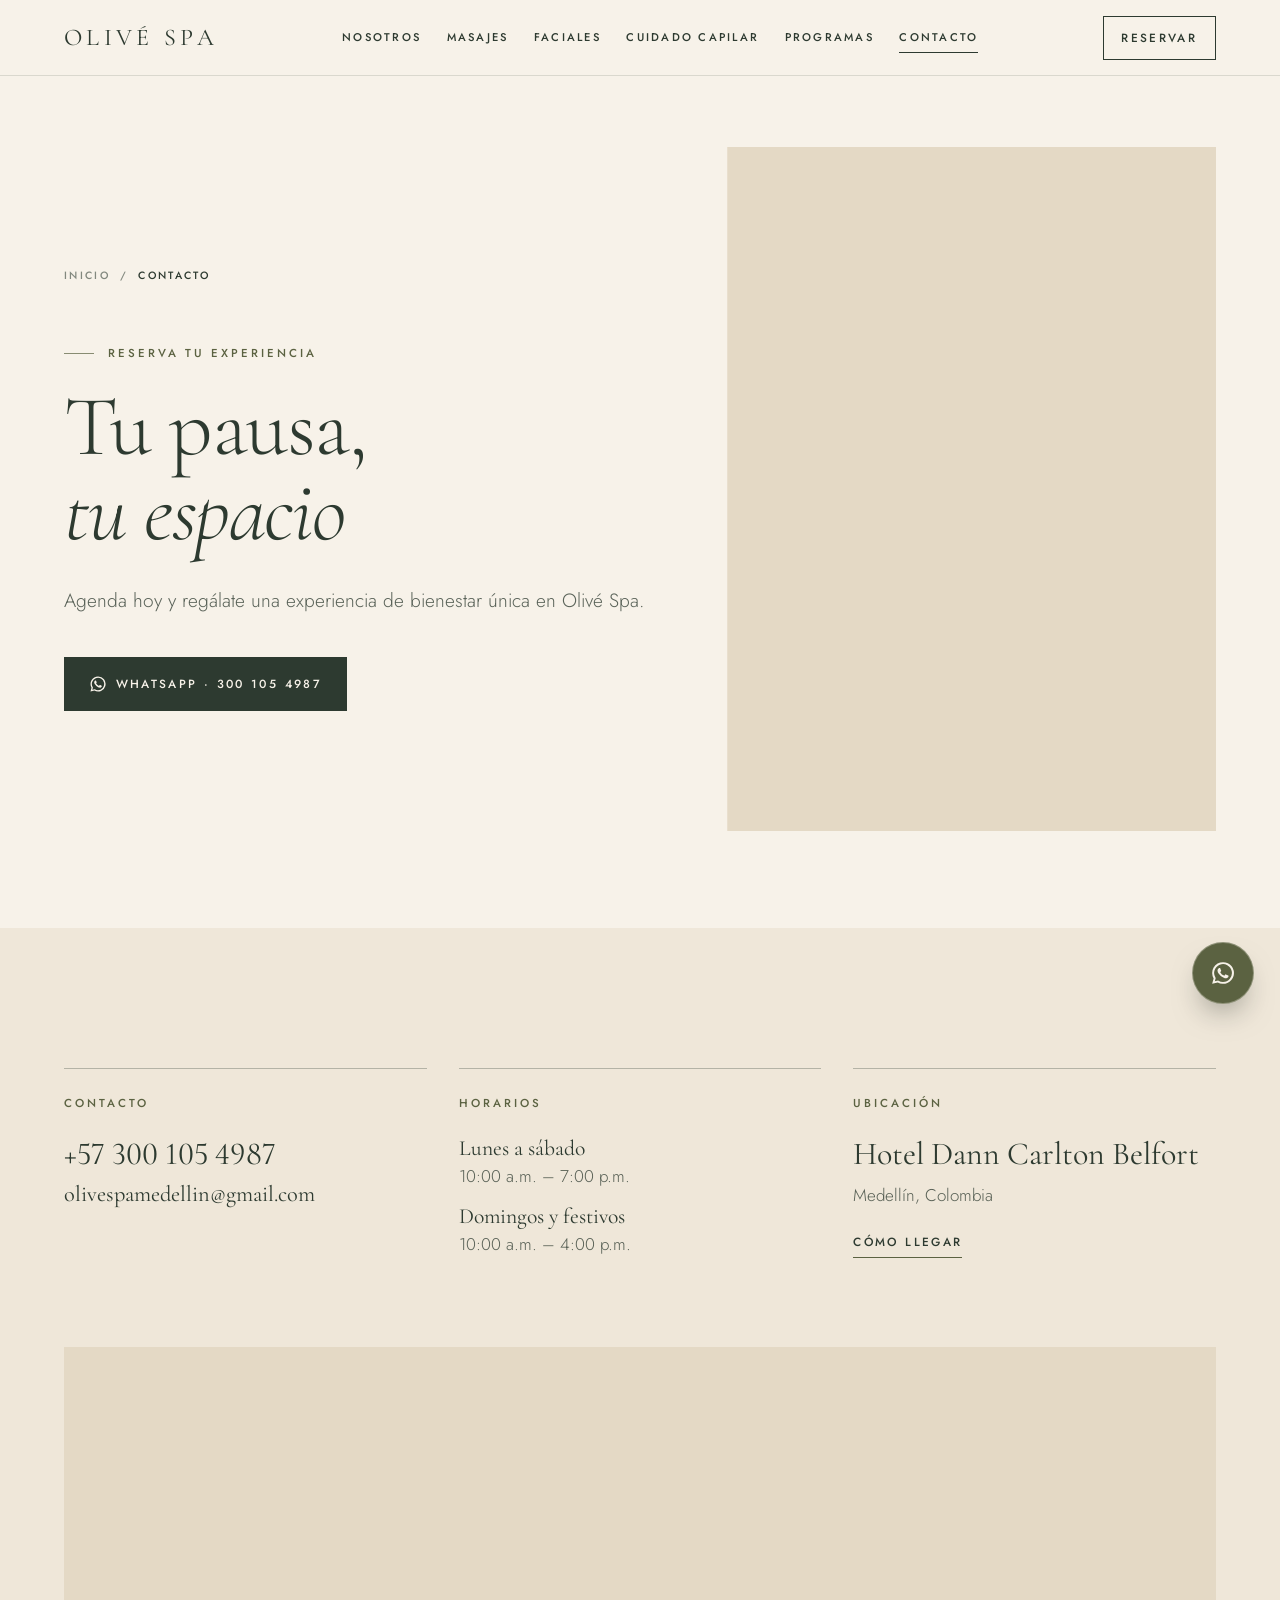
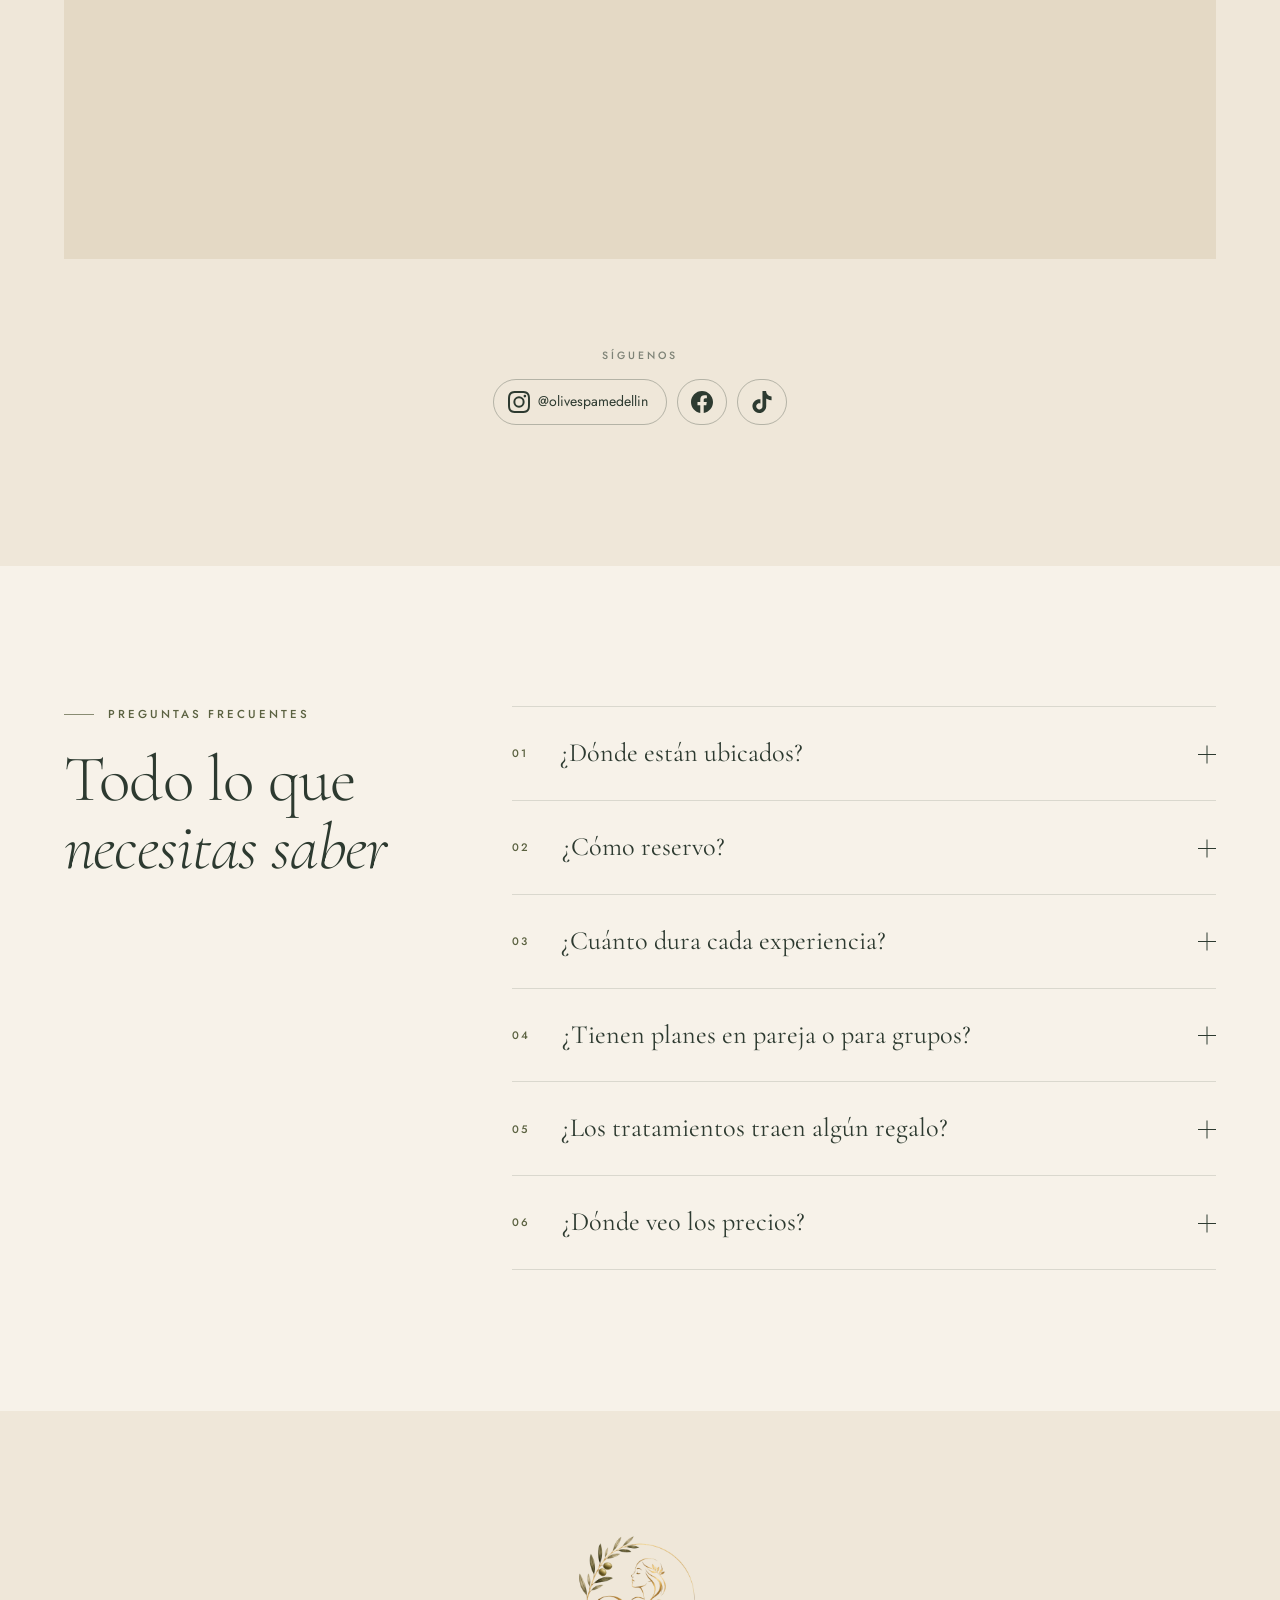
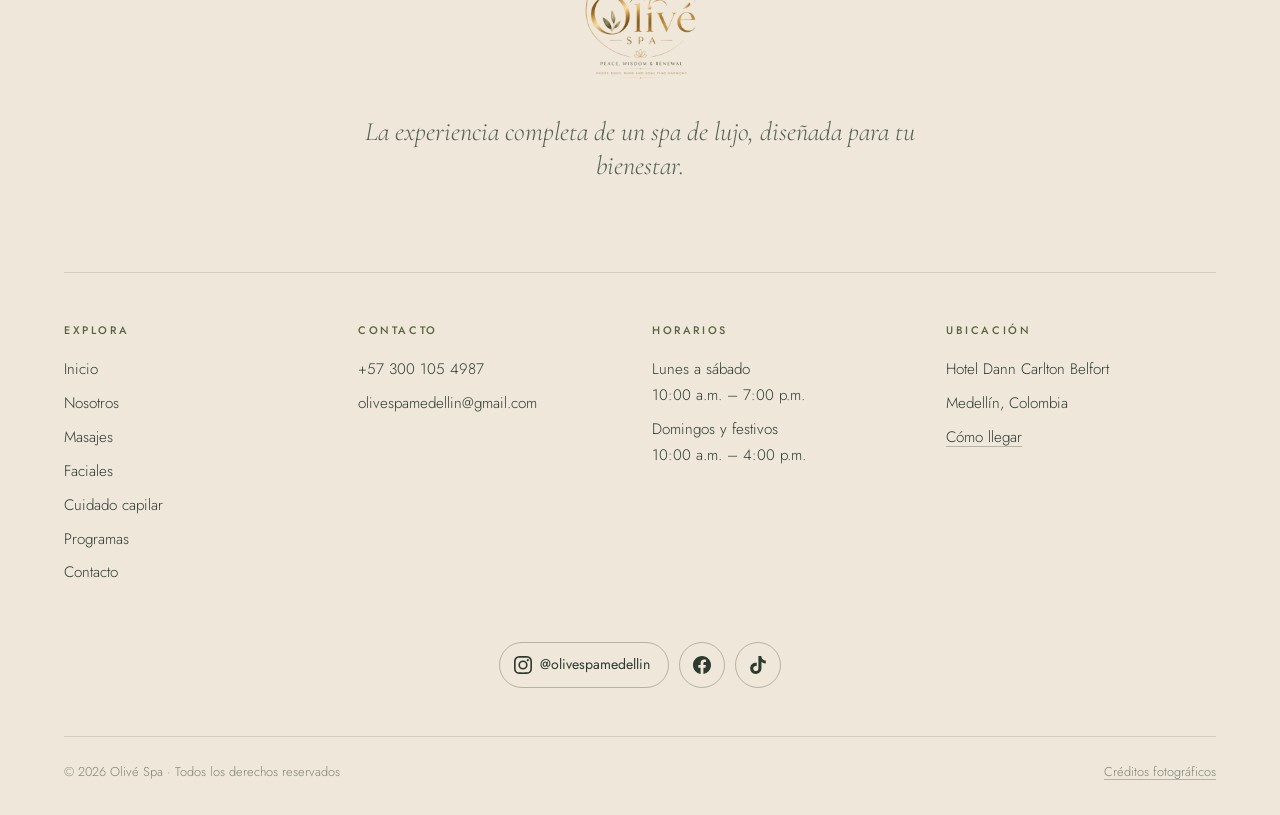
==== contacto/index.html @ 822fe383 "Rediseño: sitio de varias páginas con estilo de hotel de lujo y animaciones modernas Estructura y es" ====
<!doctype html>
<html lang="es">
<head>
  <meta charset="utf-8" />
  <script>document.documentElement.className = matchMedia("(prefers-reduced-motion: reduce)").matches ? "quieto" : "movimiento";</script>
  <meta name="viewport" content="width=device-width, initial-scale=1, viewport-fit=cover" />
  <title>Contacto · Olivé Spa</title>
  <meta name="description" content="Agenda hoy y regálate una experiencia de bienestar única en Olivé Spa." />
  <link rel="canonical" href="https://olivespamedellin.com/contacto/" />
  <meta name="theme-color" content="#2d3a30" />
  <meta property="og:type" content="website" />
  <meta property="og:site_name" content="Olivé Spa" />
  <meta property="og:title" content="Contacto · Olivé Spa" />
  <meta property="og:description" content="Agenda hoy y regálate una experiencia de bienestar única en Olivé Spa." />
  <meta property="og:url" content="https://olivespamedellin.com/contacto/" />
  <meta property="og:image" content="https://olivespamedellin.com/assets/img/ritual-velas.jpg" />
  <meta property="og:locale" content="es_CO" />
  <link rel="icon" type="image/png" sizes="32x32" href="../assets/brand/favicon-32.png" />
  <link rel="apple-touch-icon" sizes="180x180" href="../assets/brand/apple-touch-icon.png" />
  <link rel="preconnect" href="https://fonts.googleapis.com" />
  <link rel="preconnect" href="https://fonts.gstatic.com" crossorigin />
  <link rel="stylesheet" href="https://fonts.googleapis.com/css2?family=Cormorant+Garamond:ital,wght@0,300;0,400;0,500;1,300;1,400&family=Jost:wght@300;400;500&display=swap" />
  <link rel="preload" as="image" href="../assets/img/ritual-velas.jpg" fetchpriority="high" />
  <link rel="stylesheet" href="../styles.css?v=2026110701" />
</head>
<body class="pagina-contacto">
  <a class="saltar" href="#contenido">Saltar al contenido</a>
  <header class="cabecera" data-cabecera>
    <div class="cabecera-barra">
      <a class="marca" href="../"><span class="marca-nombre">Olivé Spa</span></a>
      <nav class="cabecera-menu" aria-label="Principal">
        <a href="../nosotros/">Nosotros</a>
        <a href="../masajes/">Masajes</a>
        <a href="../faciales/">Faciales</a>
        <a href="../cuidado-capilar/">Cuidado capilar</a>
        <a href="../programas/">Programas</a>
        <a href="../contacto/" aria-current="page">Contacto</a>
      </nav>
      <a class="boton boton-cabecera" href="https://wa.me/573001054987?text=Hola%2C%20Oliv%C3%A9%20Spa%20%F0%9F%8C%BF%20Quiero%20reservar%20una%20experiencia%20de%20spa." target="_blank" rel="noopener">Reservar</a>
      <button class="cabecera-abrir" type="button" data-menu-abrir aria-expanded="false" aria-controls="menu-movil">
        <span class="cabecera-abrir-texto">Menú</span>
        <span class="cabecera-abrir-lineas" aria-hidden="true"><span></span><span></span></span>
      </button>
    </div>
  </header>
  <div class="menu-movil" id="menu-movil" data-menu inert aria-label="Menú">
    <div class="menu-movil-cabeza">
      <a class="marca" href="../"><span class="marca-nombre">Olivé Spa</span></a>
      <button class="menu-cerrar" type="button" data-menu-cerrar>Cerrar</button>
    </div>
    <nav class="menu-movil-enlaces">
      <a href="../" style="--i:0"><span class="menu-num">01</span><span>Inicio</span></a>
      <a href="../nosotros/" style="--i:1"><span class="menu-num">02</span><span>Nosotros</span></a>
      <a href="../masajes/" style="--i:2"><span class="menu-num">03</span><span>Masajes</span></a>
      <a href="../faciales/" style="--i:3"><span class="menu-num">04</span><span>Faciales</span></a>
      <a href="../cuidado-capilar/" style="--i:4"><span class="menu-num">05</span><span>Cuidado capilar</span></a>
      <a href="../programas/" style="--i:5"><span class="menu-num">06</span><span>Programas</span></a>
      <a href="../contacto/" aria-current="page" style="--i:6"><span class="menu-num">07</span><span>Contacto</span></a>
    </nav>
    <div class="menu-movil-pie">
      <a class="boton boton-oscuro" href="https://wa.me/573001054987?text=Hola%2C%20Oliv%C3%A9%20Spa%20%F0%9F%8C%BF%20Quiero%20reservar%20una%20experiencia%20de%20spa." target="_blank" rel="noopener"><svg viewBox="0 0 24 24" width="18" height="18" aria-hidden="true"><path fill="currentColor" d="M12 2a10 10 0 0 0-8.66 15L2 22l5.16-1.32A10 10 0 1 0 12 2Zm0 18.2a8.2 8.2 0 0 1-4.18-1.14l-.3-.18-3.06.78.82-2.98-.2-.31A8.2 8.2 0 1 1 12 20.2Zm4.5-6.13c-.25-.12-1.47-.72-1.7-.8s-.39-.13-.56.12-.64.8-.78.97-.29.19-.54.06a6.7 6.7 0 0 1-3.35-2.93c-.25-.43.25-.4.72-1.33a.45.45 0 0 0-.02-.43c-.06-.12-.56-1.34-.76-1.84s-.4-.42-.56-.43h-.48a.93.93 0 0 0-.67.31 2.81 2.81 0 0 0-.87 2.09 4.89 4.89 0 0 0 1.02 2.58 11.16 11.16 0 0 0 4.27 3.77 14.3 14.3 0 0 0 1.42.53 3.42 3.42 0 0 0 1.57.1 2.57 2.57 0 0 0 1.68-1.19 2.08 2.08 0 0 0 .14-1.19c-.06-.1-.23-.17-.48-.29Z"/></svg>Reservar por WhatsApp</a>
      <a class="menu-movil-dato" href="mailto:olivespamedellin@gmail.com">olivespamedellin@gmail.com</a>
      <div class="redes"><a class="red red-usuario" href="https://www.instagram.com/olivespamedellin/" target="_blank" rel="noopener" aria-label="Instagram de Olivé Spa: @olivespamedellin"><svg viewBox="0 0 24 24" width="20" height="20" aria-hidden="true"><path fill="currentColor" d="M12 2.2c3.2 0 3.6 0 4.85.07 1.17.05 1.8.25 2.23.41.56.22.96.48 1.38.9.42.42.68.82.9 1.38.16.42.36 1.06.41 2.23.06 1.26.07 1.64.07 4.85s0 3.6-.07 4.85c-.05 1.17-.25 1.8-.41 2.23-.22.56-.48.96-.9 1.38-.42.42-.82.68-1.38.9-.42.16-1.06.36-2.23.41-1.26.06-1.64.07-4.85.07s-3.6 0-4.85-.07c-1.17-.05-1.8-.25-2.23-.41a3.72 3.72 0 0 1-1.38-.9 3.72 3.72 0 0 1-.9-1.38c-.16-.42-.36-1.06-.41-2.23C2.2 15.6 2.2 15.2 2.2 12s0-3.6.07-4.85c.05-1.17.25-1.8.41-2.23.22-.56.48-.96.9-1.38.42-.42.82-.68 1.38-.9.42-.16 1.06-.36 2.23-.41C8.4 2.2 8.8 2.2 12 2.2m0-2.2C8.74 0 8.33 0 7.05.07 5.78.13 4.9.33 4.14.63a5.9 5.9 0 0 0-2.13 1.38A5.9 5.9 0 0 0 .63 4.14C.33 4.9.13 5.78.07 7.05 0 8.33 0 8.74 0 12s0 3.67.07 4.95c.06 1.27.26 2.15.56 2.91.31.79.72 1.46 1.38 2.13a5.9 5.9 0 0 0 2.13 1.38c.76.3 1.64.5 2.91.56C8.33 24 8.74 24 12 24s3.67 0 4.95-.07c1.27-.06 2.15-.26 2.91-.56a5.9 5.9 0 0 0 2.13-1.38 5.9 5.9 0 0 0 1.38-2.13c.3-.76.5-1.64.56-2.91.07-1.28.07-1.69.07-4.95s0-3.67-.07-4.95c-.06-1.27-.26-2.15-.56-2.91a5.9 5.9 0 0 0-1.38-2.13A5.9 5.9 0 0 0 19.86.63c-.76-.3-1.64-.5-2.91-.56C15.67 0 15.26 0 12 0Zm0 5.84A6.16 6.16 0 1 0 18.16 12 6.16 6.16 0 0 0 12 5.84Zm0 10.15A4 4 0 1 1 16 12a4 4 0 0 1-4 4Zm7.85-10.4a1.44 1.44 0 1 1-1.44-1.44 1.44 1.44 0 0 1 1.44 1.44Z"/></svg><span>@olivespamedellin</span></a><a class="red" href="https://www.facebook.com/share/18Qb4jLNsf/" target="_blank" rel="noopener" aria-label="Facebook de Olivé Spa"><svg viewBox="0 0 24 24" width="20" height="20" aria-hidden="true"><path fill="currentColor" d="M24 12.07C24 5.4 18.63 0 12 0S0 5.4 0 12.07C0 18.1 4.39 23.09 10.13 24v-8.44H7.08v-3.49h3.05V9.41c0-3.02 1.79-4.7 4.53-4.7 1.31 0 2.68.24 2.68.24v2.97h-1.51c-1.49 0-1.95.93-1.95 1.89v2.26h3.32l-.53 3.49h-2.79V24C19.61 23.09 24 18.1 24 12.07Z"/></svg></a><a class="red" href="https://www.tiktok.com/@olivespamedellin" target="_blank" rel="noopener" aria-label="TikTok de Olivé Spa"><svg viewBox="0 0 24 24" width="20" height="20" aria-hidden="true"><path fill="currentColor" d="M12.53.02C13.84 0 15.14.01 16.44 0c.08 1.53.63 3.09 1.75 4.17 1.12 1.11 2.7 1.62 4.24 1.79v4.03c-1.44-.05-2.89-.35-4.2-.97-.57-.26-1.1-.59-1.62-.93-.01 2.92.01 5.84-.02 8.75-.08 1.4-.54 2.79-1.35 3.94-1.31 1.92-3.58 3.17-5.91 3.21-1.43.08-2.86-.31-4.08-1.03-2.02-1.19-3.44-3.37-3.65-5.71-.02-.5-.03-1-.01-1.49.18-1.9 1.12-3.72 2.58-4.96 1.66-1.44 3.98-2.13 6.15-1.72.02 1.48-.04 2.96-.04 4.44-.99-.32-2.15-.23-3.02.37-.63.41-1.11 1.04-1.36 1.75-.21.51-.15 1.07-.14 1.61.24 1.64 1.82 3.02 3.5 2.87 1.12-.01 2.19-.66 2.77-1.61.19-.33.4-.67.41-1.06.1-1.79.06-3.57.07-5.36.01-4.03-.01-8.05.02-12.07z"/></svg></a></div>
    </div>
  </div>
  <main id="contenido">
    <section class="pagina-portada">
      <div class="contenedor pagina-portada-grid">
        <div class="pagina-portada-texto">
          <nav class="migas" aria-label="Ruta"><a href="../">Inicio</a><span aria-hidden="true">/</span><span aria-current="page">Contacto</span></nav>
          <p class="etiqueta">Reserva tu experiencia</p>
          <h1 class="pagina-titulo" data-dividir>Tu pausa, <em>tu espacio</em></h1>
          <p class="pagina-intro">Agenda hoy y regálate una experiencia de bienestar única en Olivé Spa.</p>
          <div class="pagina-acciones reveal"><a class="boton boton-oscuro" href="https://wa.me/573001054987?text=Hola%2C%20Oliv%C3%A9%20Spa%20%F0%9F%8C%BF%20Quiero%20reservar%20una%20experiencia%20de%20spa." target="_blank" rel="noopener"><svg viewBox="0 0 24 24" width="18" height="18" aria-hidden="true"><path fill="currentColor" d="M12 2a10 10 0 0 0-8.66 15L2 22l5.16-1.32A10 10 0 1 0 12 2Zm0 18.2a8.2 8.2 0 0 1-4.18-1.14l-.3-.18-3.06.78.82-2.98-.2-.31A8.2 8.2 0 1 1 12 20.2Zm4.5-6.13c-.25-.12-1.47-.72-1.7-.8s-.39-.13-.56.12-.64.8-.78.97-.29.19-.54.06a6.7 6.7 0 0 1-3.35-2.93c-.25-.43.25-.4.72-1.33a.45.45 0 0 0-.02-.43c-.06-.12-.56-1.34-.76-1.84s-.4-.42-.56-.43h-.48a.93.93 0 0 0-.67.31 2.81 2.81 0 0 0-.87 2.09 4.89 4.89 0 0 0 1.02 2.58 11.16 11.16 0 0 0 4.27 3.77 14.3 14.3 0 0 0 1.42.53 3.42 3.42 0 0 0 1.57.1 2.57 2.57 0 0 0 1.68-1.19 2.08 2.08 0 0 0 .14-1.19c-.06-.1-.23-.17-.48-.29Z"/></svg>WhatsApp · 300 105 4987</a></div>
        </div>
        <figure class="pagina-portada-foto reveal-foto" data-paralaje><img src="../assets/img/ritual-velas.jpg" alt="Velas encendidas en una sala de spa" fetchpriority="high" decoding="async" /></figure>
      </div>
    </section>

    <section class="contacto seccion seccion-crema">
      <div class="contenedor">
        <div class="contacto-grid">
            <div class="contacto-bloque reveal">
          <h2 class="etiqueta">Contacto</h2>
          <a class="contacto-dato" href="https://wa.me/573001054987?text=Hola%2C%20Oliv%C3%A9%20Spa%20%F0%9F%8C%BF%20Quiero%20reservar%20una%20experiencia%20de%20spa." target="_blank" rel="noopener">+57 300 105 4987</a>
          <a class="contacto-dato contacto-correo" href="mailto:olivespamedellin@gmail.com">olivespamedellin@gmail.com</a>
        </div>
            <div class="contacto-bloque reveal">
          <h2 class="etiqueta">Horarios</h2>
          <ul class="contacto-horarios"><li><strong>Lunes a sábado</strong><span>10:00 a.m. – 7:00 p.m.</span></li><li><strong>Domingos y festivos</strong><span>10:00 a.m. – 4:00 p.m.</span></li></ul>
        </div>
            <div class="contacto-bloque reveal">
          <h2 class="etiqueta">Ubicación</h2>
          <p class="contacto-dato">Hotel Dann Carlton Belfort</p>
          <p class="texto">Medellín, Colombia</p>
          <a class="enlace" href="https://www.google.com/maps/search/?api=1&amp;query=Hotel%20Dann%20Carlton%20Belfort%2C%20Medell%C3%ADn%2C%20Colombia" target="_blank" rel="noopener">Cómo llegar</a>
        </div>
        </div>
        <div class="mapa reveal"><iframe title="Hotel Dann Carlton Belfort, Medellín, Colombia" src="https://maps.google.com/maps?q=Hotel%20Dann%20Carlton%20Belfort%2C%20Medell%C3%ADn%2C%20Colombia&amp;z=16&amp;output=embed" loading="lazy" referrerpolicy="no-referrer-when-downgrade" allowfullscreen></iframe></div>
        <div class="redes redes-grandes reveal"><p class="redes-titulo">Síguenos</p><a class="red red-usuario" href="https://www.instagram.com/olivespamedellin/" target="_blank" rel="noopener" aria-label="Instagram de Olivé Spa: @olivespamedellin"><svg viewBox="0 0 24 24" width="22" height="22" aria-hidden="true"><path fill="currentColor" d="M12 2.2c3.2 0 3.6 0 4.85.07 1.17.05 1.8.25 2.23.41.56.22.96.48 1.38.9.42.42.68.82.9 1.38.16.42.36 1.06.41 2.23.06 1.26.07 1.64.07 4.85s0 3.6-.07 4.85c-.05 1.17-.25 1.8-.41 2.23-.22.56-.48.96-.9 1.38-.42.42-.82.68-1.38.9-.42.16-1.06.36-2.23.41-1.26.06-1.64.07-4.85.07s-3.6 0-4.85-.07c-1.17-.05-1.8-.25-2.23-.41a3.72 3.72 0 0 1-1.38-.9 3.72 3.72 0 0 1-.9-1.38c-.16-.42-.36-1.06-.41-2.23C2.2 15.6 2.2 15.2 2.2 12s0-3.6.07-4.85c.05-1.17.25-1.8.41-2.23.22-.56.48-.96.9-1.38.42-.42.82-.68 1.38-.9.42-.16 1.06-.36 2.23-.41C8.4 2.2 8.8 2.2 12 2.2m0-2.2C8.74 0 8.33 0 7.05.07 5.78.13 4.9.33 4.14.63a5.9 5.9 0 0 0-2.13 1.38A5.9 5.9 0 0 0 .63 4.14C.33 4.9.13 5.78.07 7.05 0 8.33 0 8.74 0 12s0 3.67.07 4.95c.06 1.27.26 2.15.56 2.91.31.79.72 1.46 1.38 2.13a5.9 5.9 0 0 0 2.13 1.38c.76.3 1.64.5 2.91.56C8.33 24 8.74 24 12 24s3.67 0 4.95-.07c1.27-.06 2.15-.26 2.91-.56a5.9 5.9 0 0 0 2.13-1.38 5.9 5.9 0 0 0 1.38-2.13c.3-.76.5-1.64.56-2.91.07-1.28.07-1.69.07-4.95s0-3.67-.07-4.95c-.06-1.27-.26-2.15-.56-2.91a5.9 5.9 0 0 0-1.38-2.13A5.9 5.9 0 0 0 19.86.63c-.76-.3-1.64-.5-2.91-.56C15.67 0 15.26 0 12 0Zm0 5.84A6.16 6.16 0 1 0 18.16 12 6.16 6.16 0 0 0 12 5.84Zm0 10.15A4 4 0 1 1 16 12a4 4 0 0 1-4 4Zm7.85-10.4a1.44 1.44 0 1 1-1.44-1.44 1.44 1.44 0 0 1 1.44 1.44Z"/></svg><span>@olivespamedellin</span></a><a class="red" href="https://www.facebook.com/share/18Qb4jLNsf/" target="_blank" rel="noopener" aria-label="Facebook de Olivé Spa"><svg viewBox="0 0 24 24" width="22" height="22" aria-hidden="true"><path fill="currentColor" d="M24 12.07C24 5.4 18.63 0 12 0S0 5.4 0 12.07C0 18.1 4.39 23.09 10.13 24v-8.44H7.08v-3.49h3.05V9.41c0-3.02 1.79-4.7 4.53-4.7 1.31 0 2.68.24 2.68.24v2.97h-1.51c-1.49 0-1.95.93-1.95 1.89v2.26h3.32l-.53 3.49h-2.79V24C19.61 23.09 24 18.1 24 12.07Z"/></svg></a><a class="red" href="https://www.tiktok.com/@olivespamedellin" target="_blank" rel="noopener" aria-label="TikTok de Olivé Spa"><svg viewBox="0 0 24 24" width="22" height="22" aria-hidden="true"><path fill="currentColor" d="M12.53.02C13.84 0 15.14.01 16.44 0c.08 1.53.63 3.09 1.75 4.17 1.12 1.11 2.7 1.62 4.24 1.79v4.03c-1.44-.05-2.89-.35-4.2-.97-.57-.26-1.1-.59-1.62-.93-.01 2.92.01 5.84-.02 8.75-.08 1.4-.54 2.79-1.35 3.94-1.31 1.92-3.58 3.17-5.91 3.21-1.43.08-2.86-.31-4.08-1.03-2.02-1.19-3.44-3.37-3.65-5.71-.02-.5-.03-1-.01-1.49.18-1.9 1.12-3.72 2.58-4.96 1.66-1.44 3.98-2.13 6.15-1.72.02 1.48-.04 2.96-.04 4.44-.99-.32-2.15-.23-3.02.37-.63.41-1.11 1.04-1.36 1.75-.21.51-.15 1.07-.14 1.61.24 1.64 1.82 3.02 3.5 2.87 1.12-.01 2.19-.66 2.77-1.61.19-.33.4-.67.41-1.06.1-1.79.06-3.57.07-5.36.01-4.03-.01-8.05.02-12.07z"/></svg></a></div>
      </div>
    </section>

    <section class="preguntas seccion" id="preguntas">
      <div class="contenedor preguntas-grid">
        <header class="preguntas-cabeza">
          <p class="etiqueta reveal">Preguntas frecuentes</p>
          <h2 class="titulo-seccion" data-dividir>Todo lo que <em>necesitas saber</em></h2>
        </header>
        <div class="preguntas-lista">
          <details class="pregunta reveal" name="preguntas">
        <summary><span class="pregunta-num">01</span><span class="pregunta-texto">¿Dónde están ubicados?</span><span class="pregunta-signo" aria-hidden="true"></span></summary>
        <div class="pregunta-respuesta"><p>Te esperamos en nuestras instalaciones en el Hotel Dann Carlton Belfort, en Medellín.</p></div>
      </details>
          <details class="pregunta reveal" name="preguntas">
        <summary><span class="pregunta-num">02</span><span class="pregunta-texto">¿Cómo reservo?</span><span class="pregunta-signo" aria-hidden="true"></span></summary>
        <div class="pregunta-respuesta"><p>Escríbenos por WhatsApp, elige tu experiencia y agenda el día y la hora que prefieras.</p></div>
      </details>
          <details class="pregunta reveal" name="preguntas">
        <summary><span class="pregunta-num">03</span><span class="pregunta-texto">¿Cuánto dura cada experiencia?</span><span class="pregunta-signo" aria-hidden="true"></span></summary>
        <div class="pregunta-respuesta"><p>Los masajes duran 1 hora (el drenaje linfático, 1 hora y 30 minutos), los faciales entre 1 hora y 1 hora y 30 minutos, y los programas spa entre 2 y 4 horas.</p></div>
      </details>
          <details class="pregunta reveal" name="preguntas">
        <summary><span class="pregunta-num">04</span><span class="pregunta-texto">¿Tienen planes en pareja o para grupos?</span><span class="pregunta-signo" aria-hidden="true"></span></summary>
        <div class="pregunta-respuesta"><p>Sí. Tenemos programas spa en pareja e individuales, y el plan Spa entre Amigas para grupos de mínimo 6 personas.</p></div>
      </details>
          <details class="pregunta reveal" name="preguntas">
        <summary><span class="pregunta-num">05</span><span class="pregunta-texto">¿Los tratamientos traen algún regalo?</span><span class="pregunta-signo" aria-hidden="true"></span></summary>
        <div class="pregunta-respuesta"><p>Sí. Todos los masajes llevan masaje facial de regalo y todos los faciales llevan masaje en los pies.</p></div>
      </details>
          <details class="pregunta reveal" name="preguntas">
        <summary><span class="pregunta-num">06</span><span class="pregunta-texto">¿Dónde veo los precios?</span><span class="pregunta-signo" aria-hidden="true"></span></summary>
        <div class="pregunta-respuesta"><p>Escríbenos por WhatsApp y te compartimos los valores de la experiencia que elijas.</p></div>
      </details>
        </div>
      </div>
    </section>
  </main>
  <footer class="pie">
    <div class="contenedor">
      <div class="pie-marca reveal">
        <img class="pie-logo" src="../assets/brand/olive-spa-logo-480.png" alt="Olivé Spa" width="168" height="168" loading="lazy" decoding="async" />
        <p class="pie-mision">La experiencia completa de un spa de lujo, diseñada para tu bienestar.</p>
      </div>
      <div class="pie-columnas">
        <div class="pie-columna">
          <h2>Explora</h2>
          <ul>
            <li><a href="../">Inicio</a></li>
            <li><a href="../nosotros/">Nosotros</a></li>
            <li><a href="../masajes/">Masajes</a></li>
            <li><a href="../faciales/">Faciales</a></li>
            <li><a href="../cuidado-capilar/">Cuidado capilar</a></li>
            <li><a href="../programas/">Programas</a></li>
            <li><a href="../contacto/">Contacto</a></li>
          </ul>
        </div>
        <div class="pie-columna">
          <h2>Contacto</h2>
          <ul>
            <li><a href="https://wa.me/573001054987" target="_blank" rel="noopener">+57 300 105 4987</a></li>
            <li><a href="mailto:olivespamedellin@gmail.com">olivespamedellin@gmail.com</a></li>
          </ul>
        </div>
        <div class="pie-columna">
          <h2>Horarios</h2>
          <ul><li>Lunes a sábado<br />10:00 a.m. – 7:00 p.m.</li><li>Domingos y festivos<br />10:00 a.m. – 4:00 p.m.</li></ul>
        </div>
        <div class="pie-columna">
          <h2>Ubicación</h2>
          <ul><li>Hotel Dann Carlton Belfort</li><li>Medellín, Colombia</li><li><a class="enlace-linea" href="https://www.google.com/maps/search/?api=1&amp;query=Hotel%20Dann%20Carlton%20Belfort%2C%20Medell%C3%ADn%2C%20Colombia" target="_blank" rel="noopener">Cómo llegar</a></li></ul>
        </div>
      </div>
      <div class="redes pie-redes"><a class="red red-usuario" href="https://www.instagram.com/olivespamedellin/" target="_blank" rel="noopener" aria-label="Instagram de Olivé Spa: @olivespamedellin"><svg viewBox="0 0 24 24" width="18" height="18" aria-hidden="true"><path fill="currentColor" d="M12 2.2c3.2 0 3.6 0 4.85.07 1.17.05 1.8.25 2.23.41.56.22.96.48 1.38.9.42.42.68.82.9 1.38.16.42.36 1.06.41 2.23.06 1.26.07 1.64.07 4.85s0 3.6-.07 4.85c-.05 1.17-.25 1.8-.41 2.23-.22.56-.48.96-.9 1.38-.42.42-.82.68-1.38.9-.42.16-1.06.36-2.23.41-1.26.06-1.64.07-4.85.07s-3.6 0-4.85-.07c-1.17-.05-1.8-.25-2.23-.41a3.72 3.72 0 0 1-1.38-.9 3.72 3.72 0 0 1-.9-1.38c-.16-.42-.36-1.06-.41-2.23C2.2 15.6 2.2 15.2 2.2 12s0-3.6.07-4.85c.05-1.17.25-1.8.41-2.23.22-.56.48-.96.9-1.38.42-.42.82-.68 1.38-.9.42-.16 1.06-.36 2.23-.41C8.4 2.2 8.8 2.2 12 2.2m0-2.2C8.74 0 8.33 0 7.05.07 5.78.13 4.9.33 4.14.63a5.9 5.9 0 0 0-2.13 1.38A5.9 5.9 0 0 0 .63 4.14C.33 4.9.13 5.78.07 7.05 0 8.33 0 8.74 0 12s0 3.67.07 4.95c.06 1.27.26 2.15.56 2.91.31.79.72 1.46 1.38 2.13a5.9 5.9 0 0 0 2.13 1.38c.76.3 1.64.5 2.91.56C8.33 24 8.74 24 12 24s3.67 0 4.95-.07c1.27-.06 2.15-.26 2.91-.56a5.9 5.9 0 0 0 2.13-1.38 5.9 5.9 0 0 0 1.38-2.13c.3-.76.5-1.64.56-2.91.07-1.28.07-1.69.07-4.95s0-3.67-.07-4.95c-.06-1.27-.26-2.15-.56-2.91a5.9 5.9 0 0 0-1.38-2.13A5.9 5.9 0 0 0 19.86.63c-.76-.3-1.64-.5-2.91-.56C15.67 0 15.26 0 12 0Zm0 5.84A6.16 6.16 0 1 0 18.16 12 6.16 6.16 0 0 0 12 5.84Zm0 10.15A4 4 0 1 1 16 12a4 4 0 0 1-4 4Zm7.85-10.4a1.44 1.44 0 1 1-1.44-1.44 1.44 1.44 0 0 1 1.44 1.44Z"/></svg><span>@olivespamedellin</span></a><a class="red" href="https://www.facebook.com/share/18Qb4jLNsf/" target="_blank" rel="noopener" aria-label="Facebook de Olivé Spa"><svg viewBox="0 0 24 24" width="18" height="18" aria-hidden="true"><path fill="currentColor" d="M24 12.07C24 5.4 18.63 0 12 0S0 5.4 0 12.07C0 18.1 4.39 23.09 10.13 24v-8.44H7.08v-3.49h3.05V9.41c0-3.02 1.79-4.7 4.53-4.7 1.31 0 2.68.24 2.68.24v2.97h-1.51c-1.49 0-1.95.93-1.95 1.89v2.26h3.32l-.53 3.49h-2.79V24C19.61 23.09 24 18.1 24 12.07Z"/></svg></a><a class="red" href="https://www.tiktok.com/@olivespamedellin" target="_blank" rel="noopener" aria-label="TikTok de Olivé Spa"><svg viewBox="0 0 24 24" width="18" height="18" aria-hidden="true"><path fill="currentColor" d="M12.53.02C13.84 0 15.14.01 16.44 0c.08 1.53.63 3.09 1.75 4.17 1.12 1.11 2.7 1.62 4.24 1.79v4.03c-1.44-.05-2.89-.35-4.2-.97-.57-.26-1.1-.59-1.62-.93-.01 2.92.01 5.84-.02 8.75-.08 1.4-.54 2.79-1.35 3.94-1.31 1.92-3.58 3.17-5.91 3.21-1.43.08-2.86-.31-4.08-1.03-2.02-1.19-3.44-3.37-3.65-5.71-.02-.5-.03-1-.01-1.49.18-1.9 1.12-3.72 2.58-4.96 1.66-1.44 3.98-2.13 6.15-1.72.02 1.48-.04 2.96-.04 4.44-.99-.32-2.15-.23-3.02.37-.63.41-1.11 1.04-1.36 1.75-.21.51-.15 1.07-.14 1.61.24 1.64 1.82 3.02 3.5 2.87 1.12-.01 2.19-.66 2.77-1.61.19-.33.4-.67.41-1.06.1-1.79.06-3.57.07-5.36.01-4.03-.01-8.05.02-12.07z"/></svg></a></div>
      <div class="pie-final">
        <p>© <span data-year>2026</span> Olivé Spa · Todos los derechos reservados</p>
        <p><a href="../creditos.html">Créditos fotográficos</a></p>
      </div>
    </div>
  </footer>
  <a class="wa-flotante" href="https://wa.me/573001054987?text=Hola%2C%20Oliv%C3%A9%20Spa%20%F0%9F%8C%BF%20Quiero%20reservar%20una%20experiencia%20de%20spa." target="_blank" rel="noopener" aria-label="Reservar por WhatsApp" data-flotante><svg viewBox="0 0 24 24" width="26" height="26" aria-hidden="true"><path fill="currentColor" d="M12 2a10 10 0 0 0-8.66 15L2 22l5.16-1.32A10 10 0 1 0 12 2Zm0 18.2a8.2 8.2 0 0 1-4.18-1.14l-.3-.18-3.06.78.82-2.98-.2-.31A8.2 8.2 0 1 1 12 20.2Zm4.5-6.13c-.25-.12-1.47-.72-1.7-.8s-.39-.13-.56.12-.64.8-.78.97-.29.19-.54.06a6.7 6.7 0 0 1-3.35-2.93c-.25-.43.25-.4.72-1.33a.45.45 0 0 0-.02-.43c-.06-.12-.56-1.34-.76-1.84s-.4-.42-.56-.43h-.48a.93.93 0 0 0-.67.31 2.81 2.81 0 0 0-.87 2.09 4.89 4.89 0 0 0 1.02 2.58 11.16 11.16 0 0 0 4.27 3.77 14.3 14.3 0 0 0 1.42.53 3.42 3.42 0 0 0 1.57.1 2.57 2.57 0 0 0 1.68-1.19 2.08 2.08 0 0 0 .14-1.19c-.06-.1-.23-.17-.48-.29Z"/></svg></a>
  <div class="barra-movil" data-barra-movil>
    <a class="boton boton-oscuro" href="https://wa.me/573001054987?text=Hola%2C%20Oliv%C3%A9%20Spa%20%F0%9F%8C%BF%20Quiero%20reservar%20una%20experiencia%20de%20spa." target="_blank" rel="noopener"><svg viewBox="0 0 24 24" width="18" height="18" aria-hidden="true"><path fill="currentColor" d="M12 2a10 10 0 0 0-8.66 15L2 22l5.16-1.32A10 10 0 1 0 12 2Zm0 18.2a8.2 8.2 0 0 1-4.18-1.14l-.3-.18-3.06.78.82-2.98-.2-.31A8.2 8.2 0 1 1 12 20.2Zm4.5-6.13c-.25-.12-1.47-.72-1.7-.8s-.39-.13-.56.12-.64.8-.78.97-.29.19-.54.06a6.7 6.7 0 0 1-3.35-2.93c-.25-.43.25-.4.72-1.33a.45.45 0 0 0-.02-.43c-.06-.12-.56-1.34-.76-1.84s-.4-.42-.56-.43h-.48a.93.93 0 0 0-.67.31 2.81 2.81 0 0 0-.87 2.09 4.89 4.89 0 0 0 1.02 2.58 11.16 11.16 0 0 0 4.27 3.77 14.3 14.3 0 0 0 1.42.53 3.42 3.42 0 0 0 1.57.1 2.57 2.57 0 0 0 1.68-1.19 2.08 2.08 0 0 0 .14-1.19c-.06-.1-.23-.17-.48-.29Z"/></svg>Reservar por WhatsApp</a>
  </div>
  <script defer src="../lib/gsap.min.js"></script>
  <script defer src="../lib/ScrollTrigger.min.js"></script>
  <script defer src="../lib/lenis.min.js"></script>
  <script defer src="../main.js?v=2026110701"></script>
</body>
</html>
---- styles.css ----
/* =============================================================
   Olivé Spa — estilos del sitio
   Paleta de la marca: crema #f7f2e9, bosque #2d3a30, oliva #5b6241, salvia #485d4d.
   Títulos en Cormorant Garamond (fina, con cursivas) y textos en Jost.

   1. Variables y base
   2. Textos y utilidades
   3. Botones y enlaces
   4. Cabecera y menú
   5. Portada del inicio
   6. Inicio: esencia, experiencias, cinta y bloques
   7. Videos, pasos y preguntas
   8. Cierre y pie de página
   9. Páginas interiores
   10. Fotos, galerías y visor
   11. Flotantes: WhatsApp, barra del celular, cursor y progreso
   12. Movimiento
   13. Créditos
   ============================================================= */

/* =============================================================
   1. Variables y base
   ============================================================= */
:root {
  --crema: #f7f2e9;
  --crema-2: #efe7d9;
  --crema-3: #e4d9c5;
  --bosque: #2d3a30;
  --bosque-2: #222c25;
  --oliva: #5b6241;
  --salvia: #485d4d;
  --texto: #2d3a30;
  --texto-2: rgba(45, 58, 48, 0.78);
  --texto-3: rgba(45, 58, 48, 0.58);
  --linea: rgba(45, 58, 48, 0.14);
  --linea-2: rgba(45, 58, 48, 0.3);
  --claro: #f7f2e9;
  --claro-2: rgba(247, 242, 233, 0.82);
  --claro-3: rgba(247, 242, 233, 0.62);
  --claro-linea: rgba(247, 242, 233, 0.24);
  --serif: "Cormorant Garamond", "Cormorant", Garamond, Georgia, "Times New Roman", serif;
  --sans: "Jost", "Futura", "Century Gothic", "Segoe UI", system-ui, -apple-system, sans-serif;
  --ease: cubic-bezier(0.22, 1, 0.36, 1);
  --ease-suave: cubic-bezier(0.65, 0, 0.35, 1);
  --gutter: clamp(20px, 5vw, 64px);
  --ancho: 1320px;
  --cabecera-h: 76px;
  --aviso-h: 0px;
  --seccion: clamp(88px, 11vw, 160px);
}

*,
*::before,
*::after { box-sizing: border-box; }

html {
  -webkit-text-size-adjust: 100%;
  text-size-adjust: 100%;
  scroll-padding-top: calc(var(--cabecera-h) + var(--aviso-h) + 16px);
}
html.lenis,
html.lenis body { height: auto; }
.lenis.lenis-smooth { scroll-behavior: auto !important; }
.lenis.lenis-stopped { overflow: hidden; }

body {
  margin: 0;
  background: var(--crema);
  color: var(--texto);
  font-family: var(--sans);
  font-weight: 300;
  font-size: 1.0625rem;
  line-height: 1.7;
  -webkit-font-smoothing: antialiased;
  -moz-osx-font-smoothing: grayscale;
  text-rendering: optimizeLegibility;
  font-variant-numeric: lining-nums;
  overflow-x: clip;
}
img,
svg { display: block; max-width: 100%; }
img { height: auto; }
a { color: inherit; text-decoration: none; }
button,
select { font: inherit; color: inherit; }
button { background: none; border: 0; padding: 0; cursor: pointer; }
h1, h2, h3, h4, p, ul, ol, figure, blockquote { margin: 0; }
ul, ol { padding: 0; list-style: none; }
strong { font-weight: 500; }
::selection { background: var(--oliva); color: var(--crema); }
:focus-visible { outline: 2px solid var(--oliva); outline-offset: 3px; }
.seccion-oscura :focus-visible,
.seccion-salvia :focus-visible,
.portada :focus-visible,
.cierre :focus-visible,
.menu-movil :focus-visible { outline-color: var(--crema); }

.saltar {
  position: fixed;
  left: 16px;
  top: -80px;
  z-index: 400;
  padding: 10px 18px;
  background: var(--bosque);
  color: var(--crema);
  transition: top 0.25s var(--ease);
}
.saltar:focus { top: 16px; }

.contenedor {
  width: 100%;
  max-width: calc(var(--ancho) + 2 * var(--gutter));
  margin-inline: auto;
  padding-inline: var(--gutter);
}
.contenedor-estrecho { max-width: calc(980px + 2 * var(--gutter)); }

.seccion { position: relative; padding-block: var(--seccion); }
.seccion-crema { background: var(--crema-2); }
.seccion-oscura { background: var(--bosque); color: var(--claro); }
.seccion-salvia { background: var(--salvia); color: var(--claro); }

/* =============================================================
   2. Textos y utilidades
   ============================================================= */
.etiqueta {
  display: flex;
  align-items: center;
  gap: 0.9rem;
  margin-bottom: 1.4rem;
  font-family: var(--sans);
  font-weight: 500;
  font-size: 0.72rem;
  line-height: 1.5;
  letter-spacing: 0.26em;
  text-transform: uppercase;
  color: var(--oliva);
}
.etiqueta::before {
  content: "";
  flex: none;
  width: 30px;
  height: 1px;
  background: currentColor;
  opacity: 0.7;
}
.etiqueta-clara { color: var(--claro-2); }
.cabeza-centrada .etiqueta,
.esencia .etiqueta,
.cierre .etiqueta,
.portada .etiqueta { justify-content: center; }
.cabeza-centrada .etiqueta::after,
.esencia .etiqueta::after,
.cierre .etiqueta::after,
.portada .etiqueta::after {
  content: "";
  flex: none;
  width: 30px;
  height: 1px;
  background: currentColor;
  opacity: 0.7;
}

.titulo-seccion {
  font-family: var(--serif);
  font-weight: 300;
  font-size: clamp(2.3rem, 1.45rem + 3.3vw, 4.4rem);
  line-height: 1.04;
  letter-spacing: -0.012em;
  text-wrap: balance;
}
em { font-style: italic; }
.titulo-seccion em,
.pagina-titulo em,
.portada-titulo em,
.cierre-titulo em { font-weight: 300; }

.texto { max-width: 36em; color: var(--texto-2); }
.seccion-oscura .texto,
.seccion-salvia .texto { color: var(--claro-2); }
* + .texto { margin-top: 1.5rem; }

.regalo { margin-top: 1.3rem; font-size: 0.98rem; color: var(--texto-2); }
.regalo strong { color: var(--texto); }
.seccion-oscura .regalo { color: var(--claro-2); }
.seccion-oscura .regalo strong { color: var(--claro); }

/* =============================================================
   3. Botones y enlaces
   ============================================================= */
.boton {
  position: relative;
  isolation: isolate;
  overflow: hidden;
  display: inline-flex;
  align-items: center;
  justify-content: center;
  gap: 0.75em;
  min-height: 54px;
  padding: 0 2em;
  border: 1px solid transparent;
  font-family: var(--sans);
  font-weight: 500;
  font-size: 0.74rem;
  line-height: 1.2;
  letter-spacing: 0.2em;
  text-transform: uppercase;
  text-align: center;
  translate: var(--mx, 0) var(--my, 0);
  transition: color 0.5s var(--ease), border-color 0.5s var(--ease), background-color 0.5s var(--ease), translate 0.5s var(--ease);
}
.boton svg { flex: none; }
.boton::before {
  content: "";
  position: absolute;
  inset: 0;
  z-index: -1;
  transform: scaleY(0);
  transform-origin: 50% 100%;
  transition: transform 0.6s var(--ease);
}
.boton:hover::before { transform: scaleY(1); }
.boton-claro { background: var(--crema); color: var(--bosque); }
.boton-claro::before { background: var(--oliva); }
.boton-claro:hover { color: var(--crema); }
.boton-oscuro { background: var(--bosque); color: var(--crema); }
.boton-oscuro::before { background: var(--oliva); }
.boton-linea { border-color: var(--linea-2); color: var(--texto); }
.boton-linea::before { background: var(--bosque); }
.boton-linea:hover { color: var(--crema); border-color: var(--bosque); }
.boton-linea-clara { border-color: var(--claro-linea); color: var(--claro); }
.boton-linea-clara::before { background: var(--crema); }
.boton-linea-clara:hover { color: var(--bosque); border-color: var(--crema); }

.enlace {
  position: relative;
  display: inline-flex;
  align-items: center;
  gap: 0.8em;
  padding-bottom: 0.6em;
  font-family: var(--sans);
  font-weight: 500;
  font-size: 0.74rem;
  line-height: 1.4;
  letter-spacing: 0.2em;
  text-transform: uppercase;
  color: var(--texto);
}
.enlace::after {
  content: "";
  position: absolute;
  left: 0;
  right: 0;
  bottom: 0;
  height: 1px;
  background: var(--oliva);
}
.enlace:hover::after { animation: subrayar 0.9s var(--ease); }
@keyframes subrayar {
  0% { transform: scaleX(1); transform-origin: 100% 50%; }
  45% { transform: scaleX(0); transform-origin: 100% 50%; }
  46% { transform: scaleX(0); transform-origin: 0 50%; }
  100% { transform: scaleX(1); transform-origin: 0 50%; }
}
.enlace-claro { color: var(--claro); }
.enlace-claro::after { background: var(--claro-2); }
.enlace-linea {
  text-decoration: underline;
  text-decoration-color: var(--linea-2);
  text-underline-offset: 4px;
}
.enlace-linea:hover { text-decoration-color: currentColor; }

.acciones { display: flex; flex-wrap: wrap; align-items: center; gap: 18px 32px; margin-top: 2.4rem; }

.flecha { flex: none; transition: translate 0.5s var(--ease); }
.flecha-boton {
  display: grid;
  place-items: center;
  width: 54px;
  height: 54px;
  border: 1px solid var(--linea-2);
  border-radius: 50%;
  transition: background-color 0.4s var(--ease), color 0.4s var(--ease), border-color 0.4s var(--ease), opacity 0.3s;
}
.flecha-boton:hover { background: var(--bosque); border-color: var(--bosque); color: var(--crema); }
.flecha-boton:disabled { opacity: 0.32; pointer-events: none; }
.flecha-atras .flecha { rotate: 180deg; }

/* =============================================================
   4. Cabecera y menú
   ============================================================= */
.cabecera {
  position: fixed;
  inset: 0 0 auto;
  z-index: 100;
  color: var(--texto);
  transition: transform 0.7s var(--ease), color 0.5s var(--ease);
}
.cabecera::before {
  content: "";
  position: absolute;
  inset: 0;
  z-index: -1;
  background: rgba(247, 242, 233, 0.94);
  -webkit-backdrop-filter: blur(14px);
  backdrop-filter: blur(14px);
  border-bottom: 1px solid var(--linea);
  transition: opacity 0.5s var(--ease);
}
.con-portada-oscura .cabecera:not(.solida) { color: var(--claro); }
.con-portada-oscura .cabecera:not(.solida)::before { opacity: 0; }
.cabecera.oculta { transform: translateY(-100%); }
.aviso {
  padding: 9px var(--gutter);
  background: var(--bosque);
  color: var(--claro);
  text-align: center;
  font-size: 0.78rem;
  font-weight: 400;
  line-height: 1.4;
  letter-spacing: 0.04em;
}
.cabecera-barra {
  display: flex;
  align-items: center;
  gap: clamp(16px, 2vw, 36px);
  max-width: 1600px;
  height: var(--cabecera-h);
  margin-inline: auto;
  padding-inline: var(--gutter);
}
.marca { display: flex; flex-direction: column; justify-content: center; margin-right: auto; line-height: 1; }
.marca-nombre {
  font-family: var(--serif);
  font-weight: 400;
  font-size: 1.5rem;
  letter-spacing: 0.18em;
  text-transform: uppercase;
  white-space: nowrap;
}
.marca-lema { margin-top: 0.45em; font-size: 0.6rem; font-weight: 400; letter-spacing: 0.3em; text-transform: uppercase; opacity: 0.72; }
.cabecera-menu { display: none; }
.cabecera-menu a {
  position: relative;
  padding-block: 0.7em;
  font-weight: 500;
  font-size: 0.7rem;
  letter-spacing: 0.2em;
  text-transform: uppercase;
  white-space: nowrap;
}
.cabecera-menu a::after {
  content: "";
  position: absolute;
  left: 0;
  right: 0;
  bottom: 0.25em;
  height: 1px;
  background: currentColor;
  transform: scaleX(0);
  transition: transform 0.5s var(--ease);
}
.cabecera-menu a:hover::after,
.cabecera-menu a[aria-current]::after { transform: scaleX(1); }
.boton-cabecera {
  min-height: 44px;
  padding: 0 1.5em;
  border-color: currentColor;
  color: inherit;
}
.boton-cabecera::before { background: var(--bosque); }
.boton-cabecera:hover { color: var(--crema); border-color: var(--bosque); }
.con-portada-oscura .cabecera:not(.solida) .boton-cabecera::before { background: var(--crema); }
.con-portada-oscura .cabecera:not(.solida) .boton-cabecera:hover { color: var(--bosque); border-color: var(--crema); }
.cabecera-abrir {
  display: inline-flex;
  align-items: center;
  gap: 12px;
  min-height: 44px;
  font-weight: 500;
  font-size: 0.7rem;
  letter-spacing: 0.2em;
  text-transform: uppercase;
}
.cabecera-abrir-lineas { position: relative; width: 26px; height: 9px; }
.cabecera-abrir-lineas span {
  position: absolute;
  left: 0;
  right: 0;
  height: 1px;
  background: currentColor;
  transition: transform 0.5s var(--ease);
}
.cabecera-abrir-lineas span:first-child { top: 0; }
.cabecera-abrir-lineas span:last-child { bottom: 0; transform-origin: 100% 50%; transform: scaleX(0.62); }
.cabecera-abrir:hover .cabecera-abrir-lineas span:last-child { transform: scaleX(1); }

@media (max-width: 599px) {
  .boton-cabecera { display: none; }
  .marca-nombre { font-size: 1.32rem; }
  .cabecera-abrir-texto { display: none; }
  .cabecera-abrir { width: 44px; justify-content: center; }
}
@media (min-width: 1180px) {
  .cabecera-menu { display: flex; gap: clamp(18px, 2vw, 34px); margin-inline: auto; }
  .marca { margin-right: 0; }
  .cabecera-abrir { display: none; }
}

/* Menú a pantalla completa (celular y tableta) */
.menu-movil {
  position: fixed;
  inset: 0;
  z-index: 150;
  display: flex;
  flex-direction: column;
  padding: 0 var(--gutter) max(28px, env(safe-area-inset-bottom));
  overflow-y: auto;
  overscroll-behavior: contain;
  background: var(--bosque);
  color: var(--claro);
  clip-path: inset(0 0 100% 0);
  visibility: hidden;
  transition: clip-path 0.85s var(--ease-suave), visibility 0s linear 0.85s;
}
.menu-movil.abierto {
  clip-path: inset(0 0 0 0);
  visibility: visible;
  transition: clip-path 0.85s var(--ease-suave), visibility 0s;
}
.menu-movil-cabeza {
  display: flex;
  align-items: center;
  justify-content: space-between;
  flex: none;
  height: var(--cabecera-h);
}
.menu-cerrar {
  min-height: 44px;
  font-weight: 500;
  font-size: 0.7rem;
  letter-spacing: 0.2em;
  text-transform: uppercase;
}
.menu-movil-enlaces { display: flex; flex-direction: column; margin-block: auto; padding-block: 28px; }
.menu-movil-enlaces:focus { outline: none; }
.menu-movil-enlaces a {
  display: flex;
  align-items: baseline;
  gap: 18px;
  padding-block: 0.12em;
  font-family: var(--serif);
  font-weight: 300;
  font-size: clamp(2.2rem, 1.5rem + 3.6vw, 3.8rem);
  line-height: 1.12;
  transition: color 0.4s, padding 0.5s var(--ease);
}
.menu-movil-enlaces a:hover { padding-left: 10px; }
.menu-movil-enlaces a[aria-current] span:last-child { font-style: italic; }
.menu-num { flex: none; width: 2.2em; font-family: var(--sans); font-weight: 400; font-size: 0.7rem; letter-spacing: 0.2em; opacity: 0.55; }
.menu-movil-pie {
  display: grid;
  justify-items: start;
  gap: 18px;
  flex: none;
  padding-top: 26px;
  border-top: 1px solid var(--claro-linea);
}
.menu-movil-pie .boton { background: var(--crema); color: var(--bosque); }
.menu-movil-pie .boton:hover { color: var(--crema); }
.menu-movil-dato { font-size: 0.95rem; color: var(--claro-2); }
.menu-movil .red { border-color: var(--claro-linea); }
.menu-movil .red:hover { background: var(--crema); color: var(--bosque); border-color: var(--crema); }

/* =============================================================
   5. Portada del inicio
   ============================================================= */
.portada {
  position: relative;
  isolation: isolate;
  display: flex;
  flex-direction: column;
  justify-content: center;
  min-height: 100vh;
  min-height: 100svh;
  overflow: hidden;
  background: var(--bosque-2);
  color: var(--claro);
}
.portada-fotos { position: absolute; inset: 0; z-index: -2; }
.portada-foto {
  position: absolute;
  inset: 0;
  width: 100%;
  height: 100%;
  object-fit: cover;
  opacity: 0;
  transition: opacity 1.8s var(--ease-suave);
}
/* La foto nueva aparece encima; la anterior queda visible debajo hasta que la nueva la cubre */
.portada-foto.activa { z-index: 1; opacity: 1; }
.portada-foto.saliendo { z-index: 0; opacity: 1; transition: none; }
.portada-velo {
  position: absolute;
  inset: 0;
  z-index: -1;
  background:
    linear-gradient(180deg, rgba(22, 28, 23, 0.62) 0%, rgba(22, 28, 23, 0.2) 30%, rgba(22, 28, 23, 0.3) 62%, rgba(22, 28, 23, 0.86) 100%),
    radial-gradient(ellipse at 50% 55%, rgba(22, 28, 23, 0.32), transparent 70%);
}
.portada-contenido {
  display: flex;
  flex-direction: column;
  align-items: center;
  padding-top: calc(var(--cabecera-h) + var(--aviso-h) + 56px);
  padding-bottom: 130px;
  text-align: center;
}
.portada-etiqueta { color: var(--claro-2); }
.portada-titulo {
  font-family: var(--serif);
  font-weight: 300;
  font-size: clamp(3.1rem, 1.3rem + 6.6vw, 7.6rem);
  line-height: 0.98;
  letter-spacing: -0.018em;
}
.portada-titulo .linea { display: block; overflow: hidden; padding: 0 0.04em 0.1em; }
.portada-titulo .linea > * { display: inline-block; }
.portada-texto {
  max-width: 33em;
  margin-top: 1.8rem;
  color: var(--claro-2);
  font-size: clamp(1rem, 0.94rem + 0.32vw, 1.2rem);
}
.portada-acciones {
  display: flex;
  flex-wrap: wrap;
  align-items: center;
  justify-content: center;
  gap: 20px 36px;
  margin-top: 2.6rem;
}
.portada-bajar {
  position: absolute;
  left: 50%;
  bottom: 28px;
  display: flex;
  flex-direction: column;
  align-items: center;
  gap: 12px;
  translate: -50% 0;
  font-weight: 500;
  font-size: 0.62rem;
  letter-spacing: 0.3em;
  text-transform: uppercase;
  color: var(--claro-2);
}
.portada-bajar i { position: relative; display: block; width: 1px; height: 46px; overflow: hidden; background: var(--claro-linea); }
.portada-bajar i::after {
  content: "";
  position: absolute;
  inset: 0;
  background: var(--crema);
  animation: gota 2.4s var(--ease-suave) infinite;
}
@keyframes gota {
  0% { transform: translateY(-100%); }
  60%, 100% { transform: translateY(100%); }
}
.portada-contador {
  position: absolute;
  right: var(--gutter);
  bottom: 34px;
  font-size: 0.7rem;
  letter-spacing: 0.24em;
  color: var(--claro-3);
}
.portada-contador span { color: var(--claro); }

/* Buscador: elige un servicio y abre WhatsApp con ese mensaje */
.buscador { display: none; }
@media (min-width: 900px) {
  .portada { justify-content: flex-end; }
  .portada-contenido { padding-bottom: 64px; }
  .buscador {
    position: relative;
    display: flex;
    align-items: stretch;
    width: min(880px, calc(100% - 2 * var(--gutter)));
    margin: 0 auto 120px;
    border: 1px solid var(--claro-linea);
    background: rgba(247, 242, 233, 0.08);
    -webkit-backdrop-filter: blur(16px);
    backdrop-filter: blur(16px);
  }
  .buscador-campo { flex: 1; display: flex; flex-direction: column; gap: 2px; min-width: 0; padding: 14px 26px; }
  .buscador-etiqueta { font-weight: 500; font-size: 0.62rem; letter-spacing: 0.28em; text-transform: uppercase; color: var(--claro-3); }
  .buscador select {
    width: 100%;
    padding: 2px 30px 2px 0;
    border: 0;
    -webkit-appearance: none;
    appearance: none;
    background: transparent url("data:image/svg+xml,%3Csvg xmlns='http://www.w3.org/2000/svg' viewBox='0 0 24 24'%3E%3Cpath d='m6 9 6 6 6-6' fill='none' stroke='%23f7f2e9' stroke-width='1.4'/%3E%3C/svg%3E") right center / 18px no-repeat;
    color: var(--claro);
    font-family: var(--serif);
    font-size: 1.4rem;
    text-overflow: ellipsis;
    cursor: pointer;
  }
  .buscador select:focus-visible { outline: none; }
  .buscador-campo:focus-within { background: rgba(247, 242, 233, 0.06); }
  .buscador option,
  .buscador optgroup { background: var(--crema); color: var(--bosque); font-family: var(--sans); font-size: 1rem; }
  .buscador .boton { min-height: auto; padding-inline: 2.6em; }
  .portada-bajar { left: var(--gutter); translate: none; align-items: flex-start; }
}
@media (max-width: 599px) {
  .portada .etiqueta::before,
  .portada .etiqueta::after { width: 18px; }
  .portada-contador { display: none; }
  .portada-contenido { padding-bottom: 120px; }
}

/* =============================================================
   6. Inicio: esencia, experiencias, cinta y bloques
   ============================================================= */
.esencia { text-align: center; }
.esencia .titulo-seccion { margin-bottom: 2rem; }
.esencia-texto {
  font-family: var(--serif);
  font-weight: 300;
  font-size: clamp(1.75rem, 1.1rem + 2.3vw, 3.05rem);
  line-height: 1.3;
  letter-spacing: -0.006em;
  text-wrap: balance;
}
.cifras {
  display: flex;
  flex-wrap: wrap;
  justify-content: center;
  gap: 28px clamp(36px, 7vw, 96px);
  margin-top: clamp(48px, 7vw, 84px);
}
.cifras li { display: flex; flex-direction: column; align-items: center; gap: 8px; }
.cifras strong {
  font-family: var(--serif);
  font-weight: 300;
  font-size: clamp(3.1rem, 2rem + 3.2vw, 4.8rem);
  line-height: 0.9;
  color: var(--oliva);
  font-variant-numeric: lining-nums;
}
.cifras .mas strong::after { content: "+"; }
.cifras span { font-weight: 500; font-size: 0.7rem; letter-spacing: 0.22em; text-transform: uppercase; color: var(--texto-3); }
.esencia .enlace { margin-top: clamp(44px, 6vw, 68px); }

.cabeza { margin-bottom: clamp(44px, 6vw, 76px); }
.cabeza-centrada { max-width: 860px; margin-inline: auto; text-align: center; }
.cabeza-centrada .texto { margin-inline: auto; }
.cabeza-con-enlace {
  display: flex;
  flex-wrap: wrap;
  align-items: flex-end;
  justify-content: space-between;
  gap: 24px 48px;
}
.cabeza-con-enlace .titulo-seccion { max-width: 13em; }
.cabeza-con-enlace .enlace { margin-bottom: 0.6rem; }

/* Tarjetas grandes de cada sección */
.pilares {
  display: flex;
  gap: 14px;
  margin-inline: calc(-1 * var(--gutter));
  padding-inline: var(--gutter);
  overflow-x: auto;
  scroll-snap-type: x mandatory;
  scroll-padding-inline: var(--gutter);
  scrollbar-width: none;
  overscroll-behavior-x: contain;
}
.pilares::-webkit-scrollbar { display: none; }
.pilar {
  position: relative;
  isolation: isolate;
  flex: 0 0 min(78vw, 360px);
  display: block;
  aspect-ratio: 3 / 4.3;
  overflow: hidden;
  background: var(--bosque);
  color: var(--claro);
  scroll-snap-align: start;
}
.pilar-foto { position: absolute; inset: 0; z-index: -2; }
.pilar-foto img { width: 100%; height: 100%; object-fit: cover; transition: scale 1.4s var(--ease); }
.pilar::after {
  content: "";
  position: absolute;
  inset: 0;
  z-index: -1;
  background: linear-gradient(180deg, rgba(22, 28, 23, 0.05) 25%, rgba(22, 28, 23, 0.82) 100%);
  transition: opacity 0.6s var(--ease);
}
.pilar:hover .pilar-foto img { scale: 1.07; }
.pilar-texto {
  position: absolute;
  inset: auto 0 0;
  display: grid;
  gap: 8px;
  padding: clamp(22px, 2vw, 32px);
}
.pilar-num { font-weight: 400; font-size: 0.68rem; letter-spacing: 0.22em; color: var(--claro-3); }
.pilar-nombre { font-family: var(--serif); font-weight: 300; font-size: clamp(1.9rem, 1.3rem + 1.2vw, 2.6rem); line-height: 1.04; }
.pilar-resumen { max-width: 22em; font-size: 0.93rem; line-height: 1.55; color: var(--claro-2); }
.pilar-ir {
  display: inline-flex;
  align-items: center;
  gap: 10px;
  margin-top: 8px;
  font-weight: 500;
  font-size: 0.66rem;
  letter-spacing: 0.22em;
  text-transform: uppercase;
}
.pilar:hover .flecha { translate: 6px 0; }
@media (min-width: 1180px) {
  .pilares {
    display: grid;
    grid-template-columns: repeat(var(--n, 4), minmax(0, 1fr));
    gap: clamp(14px, 1.5vw, 24px);
    margin: 0;
    padding: 0;
    overflow: visible;
  }
  .pilares { align-items: start; }
  .pilar { flex: none; }
  .pilar:nth-child(even) { margin-top: clamp(0px, 3.4vw, 56px); }
}

/* Cinta de palabras */
.cinta {
  overflow: hidden;
  padding-block: clamp(30px, 4vw, 52px);
  border-block: 1px solid var(--linea);
  background: var(--crema);
}
.cinta-pista { display: flex; align-items: center; width: max-content; animation: cinta linear infinite; will-change: transform; }
.cinta-pista span {
  padding-inline: clamp(22px, 3vw, 48px);
  font-family: var(--serif);
  font-weight: 300;
  font-style: italic;
  font-size: clamp(2.4rem, 1.5rem + 3.4vw, 4.8rem);
  line-height: 1.1;
  white-space: nowrap;
  color: var(--oliva);
}
.cinta-pista span:nth-of-type(even) {
  font-style: normal;
  font-weight: 400;
  color: transparent;
  -webkit-text-stroke: 1px var(--oliva);
}
.cinta-pista i { flex: none; width: 11px; height: 11px; border: 1px solid var(--oliva); rotate: 45deg; }
@keyframes cinta { to { transform: translate3d(-50%, 0, 0); } }

/* Bloque carrusel (masajes) */
.carrusel-pista {
  display: flex;
  gap: clamp(14px, 1.6vw, 26px);
  padding-inline: max(var(--gutter), calc((100% - var(--ancho)) / 2));
  scroll-padding-inline: max(var(--gutter), calc((100% - var(--ancho)) / 2));
  overflow-x: auto;
  scroll-snap-type: x proximity;
  scrollbar-width: none;
  overscroll-behavior-x: contain;
}
.carrusel-pista::-webkit-scrollbar { display: none; }
.carrusel-pista:focus-visible { outline-offset: -2px; }
@media (hover: hover) and (pointer: fine) {
  .carrusel-pista { cursor: grab; }
  .carrusel-pista.arrastrando { cursor: grabbing; scroll-snap-type: none; }
  .carrusel-pista.arrastrando .tarjeta { pointer-events: none; }
}
.carrusel-pista .tarjeta { flex: 0 0 clamp(240px, 25vw, 350px); scroll-snap-align: start; }
.carrusel-control { display: flex; align-items: center; gap: 32px; margin-top: 40px; }
.carrusel-barra { position: relative; flex: 1; height: 1px; overflow: hidden; background: var(--linea-2); }
.carrusel-barra span {
  position: absolute;
  inset: 0;
  background: var(--bosque);
  transform-origin: 0 50%;
  transform: scaleX(var(--avance, 0.25));
  transition: transform 0.35s var(--ease);
}
.carrusel-flechas { display: flex; gap: 10px; }
.bloque-carrusel .regalo { margin: -24px 0 44px; }

.tarjeta { display: block; }
.tarjeta-foto { aspect-ratio: 4 / 5; overflow: hidden; background: var(--crema-3); }
.tarjeta-foto img { width: 100%; height: 100%; object-fit: cover; transition: scale 1.3s var(--ease); }
.tarjeta:hover .tarjeta-foto img { scale: 1.06; }
.tarjeta-texto { padding-top: 18px; }
.tarjeta-texto h3 { font-family: var(--serif); font-weight: 400; font-size: clamp(1.35rem, 1.1rem + 0.55vw, 1.7rem); line-height: 1.15; }
.tarjeta-texto p { margin-top: 8px; font-weight: 400; font-size: 0.68rem; line-height: 1.5; letter-spacing: 0.2em; text-transform: uppercase; color: var(--texto-3); }
.tarjeta-sin-foto .tarjeta-foto { display: grid; place-items: center; background: var(--salvia); }
.tarjeta-inicial { font-family: var(--serif); font-style: italic; font-weight: 300; font-size: 7rem; line-height: 1; color: var(--claro-3); }

/* Bloque dividido (faciales y ubicación) */
.dividido { display: grid; gap: clamp(44px, 6vw, 112px); align-items: center; }
.dividido-foto { position: relative; aspect-ratio: 4 / 5; overflow: hidden; background: var(--crema-3); }
.dividido-foto img { width: 100%; height: 100%; object-fit: cover; }
.dividido-texto .enlace,
.dividido-texto .acciones { margin-top: 2.6rem; }
.dividido-sin-foto .dividido { max-width: 760px; margin-inline: auto; text-align: center; }
.dividido-sin-foto .etiqueta { justify-content: center; }
.dividido-sin-foto .texto { margin-inline: auto; }
.dividido-sin-foto .acciones { justify-content: center; }
@media (min-width: 900px) {
  .dividido { grid-template-columns: minmax(0, 1fr) minmax(0, 1fr); }
  .dividido-inverso .dividido-foto { order: 2; }
  .dividido-sin-foto .dividido { grid-template-columns: 1fr; }
}

.nombres { margin-top: 2.2rem; border-top: 1px solid var(--linea); }
.nombres li { border-bottom: 1px solid var(--linea); }
.nombres a,
.nombres-horarios li {
  display: flex;
  align-items: baseline;
  justify-content: space-between;
  gap: 18px;
  padding-block: 1.05rem;
  font-family: var(--serif);
  font-weight: 400;
  font-size: clamp(1.2rem, 1.05rem + 0.4vw, 1.4rem);
  line-height: 1.3;
}
.nombres a { transition: padding 0.5s var(--ease), color 0.4s; }
.nombres a:hover { padding-left: 12px; color: var(--oliva); }
.nombres small {
  flex: none;
  font-family: var(--sans);
  font-weight: 400;
  font-size: 0.66rem;
  letter-spacing: 0.18em;
  text-transform: uppercase;
  color: var(--texto-3);
}
.dividido-sin-foto .nombres-horarios li { justify-content: center; gap: 28px; }

/* Bloque lista oscura (cuidado capilar) */
.lista-grid { display: grid; gap: clamp(48px, 6vw, 96px); }
.lista-cabeza .enlace { margin-top: 2.4rem; }
.lista-servicios { border-top: 1px solid var(--claro-linea); }
.lista-servicios li { border-bottom: 1px solid var(--claro-linea); }
.lista-servicios a {
  display: grid;
  grid-template-columns: auto minmax(0, 1fr) auto;
  align-items: center;
  gap: 8px clamp(18px, 2.4vw, 32px);
  padding-block: clamp(22px, 2.6vw, 34px);
  transition: padding 0.6s var(--ease);
}
.lista-num { align-self: start; padding-top: 0.9em; font-weight: 400; font-size: 0.68rem; letter-spacing: 0.22em; color: var(--claro-3); }
.lista-nombre { display: block; font-family: var(--serif); font-weight: 300; font-size: clamp(1.7rem, 1.15rem + 1.7vw, 2.8rem); line-height: 1.08; }
.lista-desc { display: block; max-width: 34em; margin-top: 10px; font-size: 0.95rem; line-height: 1.6; color: var(--claro-3); }
.lista-servicios .flecha { opacity: 0.6; transition: translate 0.5s var(--ease), opacity 0.4s; }
.lista-servicios a:hover { padding-left: 14px; }
.lista-servicios a:hover .flecha { translate: 8px 0; opacity: 1; }
@media (min-width: 1000px) {
  .lista-grid { grid-template-columns: minmax(0, 5fr) minmax(0, 7fr); align-items: start; }
  .lista-cabeza { position: sticky; top: calc(var(--cabecera-h) + 48px); }
}
/* Foto que sigue al puntero sobre la lista (solo con mouse) */
.lista-flotante {
  position: fixed;
  left: 0;
  top: 0;
  z-index: 60;
  width: clamp(220px, 20vw, 300px);
  aspect-ratio: 4 / 5;
  overflow: hidden;
  pointer-events: none;
  opacity: 0;
  scale: 0.82;
  transition: opacity 0.45s var(--ease), scale 0.6s var(--ease);
}
.lista-flotante.visible { opacity: 1; scale: 1; }
.lista-flotante img { position: absolute; inset: 0; width: 100%; height: 100%; object-fit: cover; opacity: 0; transition: opacity 0.45s var(--ease); }
.lista-flotante img.activa { opacity: 1; }

/* Bloque galería (programas) */
.texto-cabeza { margin: -28px 0 52px; }
.fila-tarjetas {
  display: flex;
  gap: 14px;
  margin-inline: calc(-1 * var(--gutter));
  padding-inline: var(--gutter);
  overflow-x: auto;
  scroll-snap-type: x mandatory;
  scroll-padding-inline: var(--gutter);
  scrollbar-width: none;
}
.fila-tarjetas::-webkit-scrollbar { display: none; }
.fila-tarjetas .tarjeta { flex: 0 0 min(76vw, 340px); scroll-snap-align: start; }
.tarjeta-alta .tarjeta-foto { aspect-ratio: 3 / 4; }
@media (min-width: 900px) {
  .fila-tarjetas {
    display: grid;
    grid-template-columns: repeat(3, minmax(0, 1fr));
    gap: clamp(16px, 2vw, 32px);
    margin: 0;
    padding: 0;
    overflow: visible;
  }
  .fila-tarjetas .tarjeta:nth-child(2) { margin-top: clamp(40px, 6vw, 96px); }
}

/* =============================================================
   7. Videos, pasos y preguntas
   ============================================================= */
.videos-grilla {
  display: grid;
  grid-template-columns: repeat(2, minmax(0, 1fr));
  gap: clamp(12px, 2vw, 22px);
}
@media (min-width: 720px) {
  .videos-grilla { grid-template-columns: repeat(auto-fit, minmax(210px, 270px)); justify-content: center; }
}
.video-card {
  position: relative;
  display: block;
  width: 100%;
  aspect-ratio: 4 / 5;
  overflow: hidden;
  background: linear-gradient(135deg, var(--salvia), var(--bosque)) center / cover no-repeat;
  transition: translate 0.5s var(--ease);
}
.video-card:hover { translate: 0 -6px; }
.video-card[data-plataforma="youtube"] { background-size: auto 134%; }
.video-titulo {
  position: absolute;
  inset: auto 0 0;
  padding: 2.6rem 1rem 0.9rem;
  background: linear-gradient(transparent, rgba(22, 28, 23, 0.78));
  color: var(--claro);
  font-size: 0.86rem;
  line-height: 1.35;
  text-align: left;
}

.pasos-lista { position: relative; display: grid; gap: 52px; }
.pasos-lista li { position: relative; z-index: 1; }
.paso-num {
  display: grid;
  place-items: center;
  width: 64px;
  height: 64px;
  border: 1px solid var(--claro-linea);
  border-radius: 50%;
  background: var(--salvia);
  font-family: var(--serif);
  font-size: 1.35rem;
  transition: background-color 0.6s var(--ease), color 0.6s var(--ease), border-color 0.6s var(--ease);
}
.paso-activo .paso-num { background: var(--crema); color: var(--salvia); border-color: var(--crema); }
.pasos-lista h3 { font-family: var(--serif); font-weight: 400; font-size: clamp(1.6rem, 1.3rem + 0.8vw, 2rem); line-height: 1.15; }
.pasos-lista p { max-width: 22em; margin-top: 10px; color: var(--claro-2); }
.pasos-linea { position: absolute; z-index: 0; background: var(--claro-linea); pointer-events: none; }
.pasos-linea::after { content: ""; position: absolute; inset: 0; background: var(--crema); transform-origin: 0 0; transform: scaleX(var(--avance, 0)); }
.pasos-lista:not(.pasos-vertical) .pasos-linea { height: 1px; }
.pasos-vertical .pasos-linea { width: 1px; }
.pasos-vertical .pasos-linea::after { transform: scaleY(var(--avance, 0)); }
@media (max-width: 899px) {
  .pasos-lista li { display: grid; grid-template-columns: 64px minmax(0, 1fr); column-gap: 22px; align-items: start; }
  .paso-num { grid-row: span 2; }
  .pasos-lista h3 { padding-top: 14px; }
}
@media (min-width: 900px) {
  .pasos-lista { grid-auto-flow: column; grid-auto-columns: minmax(0, 1fr); gap: 40px; text-align: center; }
  .paso-num { margin: 0 auto 26px; }
  .pasos-lista p { margin-inline: auto; }
}

.preguntas-grid { display: grid; gap: 44px; }
.preguntas-lista { border-top: 1px solid var(--linea); }
.pregunta { border-bottom: 1px solid var(--linea); }
.pregunta summary {
  display: grid;
  grid-template-columns: auto minmax(0, 1fr) auto;
  align-items: center;
  gap: clamp(16px, 2.4vw, 32px);
  padding-block: clamp(22px, 2.4vw, 30px);
  list-style: none;
  cursor: pointer;
}
.pregunta summary::-webkit-details-marker { display: none; }
.pregunta-num { font-weight: 500; font-size: 0.68rem; letter-spacing: 0.22em; color: var(--oliva); }
.pregunta-texto { font-family: var(--serif); font-weight: 400; font-size: clamp(1.3rem, 1.08rem + 0.7vw, 1.75rem); line-height: 1.25; transition: color 0.4s; }
.pregunta summary:hover .pregunta-texto { color: var(--oliva); }
.pregunta-signo { position: relative; width: 18px; height: 18px; }
.pregunta-signo::before,
.pregunta-signo::after {
  content: "";
  position: absolute;
  left: 0;
  right: 0;
  top: 50%;
  height: 1px;
  background: currentColor;
  transition: transform 0.5s var(--ease);
}
.pregunta-signo::after { transform: rotate(90deg); }
.pregunta[open] .pregunta-signo::after { transform: rotate(0deg); }
.pregunta-respuesta { overflow: hidden; }
.pregunta-respuesta p { max-width: 40em; padding-bottom: 30px; color: var(--texto-2); }
@media (min-width: 600px) {
  .pregunta-respuesta p { padding-left: calc(0.68rem * 2.6 + clamp(16px, 2.4vw, 32px)); }
}
@media (min-width: 1000px) {
  .preguntas-grid { grid-template-columns: minmax(0, 4fr) minmax(0, 8fr); gap: 96px; }
  .preguntas-cabeza { position: sticky; top: calc(var(--cabecera-h) + 48px); align-self: start; }
}

/* =============================================================
   8. Cierre y pie de página
   ============================================================= */
.cierre {
  position: relative;
  isolation: isolate;
  overflow: hidden;
  padding-block: clamp(120px, 16vw, 230px);
  background: var(--bosque-2);
  color: var(--claro);
  text-align: center;
}
.cierre-fondo { position: absolute; inset: -14% 0; z-index: -2; }
.cierre-fondo img { width: 100%; height: 100%; object-fit: cover; }
.cierre-velo {
  position: absolute;
  inset: 0;
  z-index: -1;
  background: radial-gradient(ellipse at 50% 50%, rgba(29, 37, 31, 0.5), rgba(29, 37, 31, 0.86) 78%);
}
.cierre-titulo {
  font-family: var(--serif);
  font-weight: 300;
  font-size: clamp(3.1rem, 1.5rem + 5.4vw, 6.6rem);
  line-height: 1;
  letter-spacing: -0.015em;
}
.cierre-texto { max-width: 32em; margin: 1.7rem auto 0; color: var(--claro-2); font-size: clamp(1rem, 0.95rem + 0.3vw, 1.18rem); }
.cierre-acciones { display: flex; flex-wrap: wrap; justify-content: center; gap: 14px; margin-top: 2.6rem; }
.cierre-horario { margin-top: 2rem; font-weight: 400; font-size: 0.72rem; line-height: 2; letter-spacing: 0.18em; text-transform: uppercase; color: var(--claro-3); }

.redes { display: flex; flex-wrap: wrap; align-items: center; gap: 10px; }
.redes-titulo { width: 100%; margin-bottom: 4px; font-weight: 500; font-size: 0.66rem; letter-spacing: 0.28em; text-transform: uppercase; color: var(--texto-3); }
.redes-claras { justify-content: center; margin-top: 2.6rem; }
.redes-claras .redes-titulo { color: var(--claro-3); }
.red {
  display: inline-flex;
  align-items: center;
  justify-content: center;
  gap: 8px;
  min-width: 46px;
  height: 46px;
  padding: 0 13px;
  border: 1px solid var(--linea-2);
  border-radius: 999px;
  transition: background-color 0.4s var(--ease), color 0.4s var(--ease), border-color 0.4s var(--ease);
}
.red span { font-size: 0.88rem; font-weight: 400; }
.red-usuario { padding: 0 18px 0 14px; }
.red:hover { background: var(--bosque); border-color: var(--bosque); color: var(--crema); }
.redes-claras .red { border-color: var(--claro-linea); }
.redes-claras .red:hover { background: var(--crema); border-color: var(--crema); color: var(--bosque); }
.redes-grandes { justify-content: center; margin-top: clamp(56px, 7vw, 88px); }
.redes-grandes .redes-titulo { text-align: center; }

.pie { padding-block: clamp(72px, 9vw, 120px) 32px; background: var(--crema-2); }
.pie-marca { display: flex; flex-direction: column; align-items: center; text-align: center; }
.pie-logo { width: clamp(128px, 13vw, 168px); height: auto; }
.pie-lema { margin-top: 10px; font-size: 0.7rem; letter-spacing: 0.26em; text-transform: uppercase; color: var(--texto-3); }
.pie-mision {
  max-width: 24em;
  margin-top: 1.4rem;
  font-family: var(--serif);
  font-style: italic;
  font-weight: 300;
  font-size: clamp(1.35rem, 1.1rem + 0.7vw, 1.8rem);
  line-height: 1.3;
  color: var(--texto-2);
}
.pie-columnas {
  display: grid;
  grid-template-columns: repeat(2, minmax(0, 1fr));
  gap: 40px 24px;
  margin-top: clamp(56px, 7vw, 88px);
  padding-top: 48px;
  border-top: 1px solid var(--linea);
  font-size: 0.95rem;
}
.pie-columna h2 { margin-bottom: 18px; font-weight: 500; font-size: 0.68rem; letter-spacing: 0.24em; text-transform: uppercase; color: var(--oliva); }
.pie-columna li + li { margin-top: 8px; }
.pie-columna a { transition: color 0.3s; }
.pie-columna a:hover { color: var(--oliva); }
.pie-redes { justify-content: center; margin-top: 56px; }
.pie-final {
  display: flex;
  flex-wrap: wrap;
  justify-content: space-between;
  gap: 8px 24px;
  margin-top: 48px;
  padding-top: 24px;
  border-top: 1px solid var(--linea);
  font-size: 0.8rem;
  color: var(--texto-3);
}
.pie-final a { text-decoration: underline; text-underline-offset: 3px; text-decoration-color: var(--linea-2); }
.pie-final a:hover { color: var(--texto); }
@media (max-width: 479px) {
  .pie-columnas { grid-template-columns: 1fr; text-align: center; }
  .pie-final { justify-content: center; text-align: center; }
}
@media (min-width: 900px) {
  .pie-columnas { grid-template-columns: repeat(4, minmax(0, 1fr)); }
}
/* El botón de WhatsApp del celular no tapa el final de la página */
@media (max-width: 899px) {
  .pie { padding-bottom: calc(96px + env(safe-area-inset-bottom)); }
}

/* =============================================================
   9. Páginas interiores
   ============================================================= */
.pagina-portada {
  padding-top: calc(var(--cabecera-h) + var(--aviso-h) + clamp(28px, 5vw, 64px));
  padding-bottom: clamp(56px, 7vw, 100px);
}
.pagina-portada-grid { display: grid; gap: 44px; align-items: center; }
.migas {
  display: flex;
  flex-wrap: wrap;
  gap: 10px;
  margin-bottom: clamp(30px, 5vw, 60px);
  font-weight: 500;
  font-size: 0.66rem;
  letter-spacing: 0.22em;
  text-transform: uppercase;
  color: var(--texto-3);
}
.migas a { transition: color 0.3s; }
.migas a:hover { color: var(--oliva); }
.migas [aria-current] { color: var(--texto); }
.pagina-titulo {
  font-family: var(--serif);
  font-weight: 300;
  font-size: clamp(2.9rem, 1.5rem + 4.8vw, 6.2rem);
  line-height: 1;
  letter-spacing: -0.016em;
  text-wrap: balance;
}
.pagina-intro { max-width: 32em; margin-top: 1.8rem; color: var(--texto-2); font-size: clamp(1.02rem, 0.97rem + 0.3vw, 1.2rem); }
.pagina-acciones { display: flex; flex-wrap: wrap; gap: 12px; margin-top: 2.5rem; }
.pagina-portada .cifras { justify-content: flex-start; margin-top: 3rem; }
.pagina-portada .cifras li { align-items: flex-start; }
.pagina-portada-foto { position: relative; aspect-ratio: 4 / 3.3; overflow: hidden; background: var(--crema-3); }
.pagina-portada-foto img { width: 100%; height: 100%; object-fit: cover; }
@media (min-width: 900px) {
  .pagina-portada-grid {
    grid-template-columns: minmax(0, 6fr) minmax(0, 5fr);
    gap: clamp(48px, 6vw, 112px);
    min-height: calc(86vh - var(--cabecera-h));
  }
  .pagina-portada-foto { aspect-ratio: auto; height: min(76vh, 780px); min-height: 460px; }
}

.servicios { padding-top: clamp(16px, 3vw, 40px); }
.servicios-grilla { display: grid; gap: clamp(56px, 6vw, 84px) clamp(20px, 2.4vw, 36px); }
@media (min-width: 700px) { .servicios-grilla { grid-template-columns: repeat(2, minmax(0, 1fr)); } }
@media (min-width: 1180px) { .servicios-grilla { grid-template-columns: repeat(3, minmax(0, 1fr)); } }
.servicio { display: flex; flex-direction: column; scroll-margin-top: calc(var(--cabecera-h) + 28px); }
.servicio-medios { position: relative; }
.servicio-cuerpo { display: flex; flex: 1; flex-direction: column; padding-top: 24px; }
.servicio-meta {
  display: flex;
  flex-wrap: wrap;
  align-items: center;
  gap: 12px;
  margin-bottom: 12px;
  font-weight: 500;
  font-size: 0.66rem;
  letter-spacing: 0.22em;
  text-transform: uppercase;
  color: var(--texto-3);
}
.servicio-etiqueta { padding: 4px 11px; border: 1px solid currentColor; border-radius: 999px; color: var(--oliva); letter-spacing: 0.14em; }
.servicio-nombre { font-family: var(--serif); font-weight: 400; font-size: clamp(1.65rem, 1.3rem + 0.9vw, 2.15rem); line-height: 1.1; transition: color 0.5s; }
.servicio-detalle { margin-top: 10px; font-weight: 400; font-size: 0.7rem; letter-spacing: 0.2em; text-transform: uppercase; color: var(--oliva); }
.servicio-desc { margin-top: 14px; font-size: 0.98rem; line-height: 1.72; color: var(--texto-2); }
.servicio-pie { display: flex; flex-wrap: wrap; align-items: center; justify-content: space-between; gap: 14px 24px; margin-top: auto; padding-top: 24px; }
.servicio-precio { font-family: var(--serif); font-size: 1.45rem; line-height: 1.2; }
.servicio-precio small { font-family: var(--sans); font-size: 0.72rem; color: var(--texto-3); }
.servicio:target .servicio-nombre { color: var(--oliva); }
.servicio-sin-medios { padding-top: 22px; border-top: 1px solid var(--linea-2); }
.servicio-sin-medios .servicio-num { font-family: var(--serif); font-size: 2.6rem; letter-spacing: 0; color: var(--oliva); }

/* Programas: filas grandes que se alternan */
.servicios-filas { display: grid; gap: clamp(80px, 10vw, 150px); }
.servicios-filas .servicio { display: grid; gap: 28px clamp(44px, 6vw, 96px); align-items: center; }
.servicios-filas .galeria { aspect-ratio: 5 / 4; }
.servicios-filas .servicio-cuerpo { padding-top: 0; }
.servicios-filas .servicio-nombre { font-weight: 300; font-size: clamp(2.2rem, 1.4rem + 2.4vw, 3.5rem); line-height: 1.02; }
.servicios-filas .servicio-desc { font-size: 1.04rem; }
.servicios-filas .servicio-pie { margin-top: 0; padding-top: 30px; }
@media (min-width: 900px) {
  .servicios-filas .servicio { grid-template-columns: minmax(0, 7fr) minmax(0, 5fr); }
  .servicios-filas .servicio:nth-child(even) { grid-template-columns: minmax(0, 5fr) minmax(0, 7fr); }
  .servicios-filas .servicio:nth-child(even) .servicio-medios { order: 2; }
}

/* Contacto */
.contacto-grid { display: grid; gap: 44px; }
@media (min-width: 800px) { .contacto-grid { grid-template-columns: repeat(3, minmax(0, 1fr)); gap: 32px; } }
.contacto-bloque { display: flex; flex-direction: column; align-items: flex-start; gap: 8px; padding-top: 26px; border-top: 1px solid var(--linea-2); }
.contacto-bloque .etiqueta { margin-bottom: 0.9rem; }
.contacto-bloque .etiqueta::before { display: none; }
.contacto-bloque .texto { margin-top: 0; }
.contacto-bloque .enlace { margin-top: 1rem; }
.contacto-dato { font-family: var(--serif); font-weight: 400; font-size: clamp(1.55rem, 1.2rem + 1vw, 2.1rem); line-height: 1.2; }
a.contacto-dato { transition: color 0.3s; }
a.contacto-dato:hover { color: var(--oliva); }
.contacto-correo { font-size: clamp(1.15rem, 1rem + 0.5vw, 1.45rem); overflow-wrap: anywhere; }
.contacto-horarios { display: grid; gap: 12px; }
.contacto-horarios li { display: flex; flex-direction: column; }
.contacto-horarios strong { font-family: var(--serif); font-weight: 400; font-size: 1.35rem; line-height: 1.25; }
.contacto-horarios span { color: var(--texto-2); }
.mapa { position: relative; width: 100%; height: clamp(340px, 40vw, 560px); margin-top: clamp(56px, 7vw, 88px); overflow: hidden; background: var(--crema-3); }
.mapa iframe { position: absolute; inset: 0; width: 100%; height: 100%; border: 0; filter: grayscale(0.9) sepia(0.16) contrast(0.96); }

/* Nosotros: frase grande */
.frase { text-align: center; }
.frase-texto {
  font-family: var(--serif);
  font-style: italic;
  font-weight: 300;
  font-size: clamp(2rem, 1.2rem + 3vw, 3.9rem);
  line-height: 1.18;
  text-wrap: balance;
}

/* =============================================================
   10. Fotos, galerías y visor
   ============================================================= */
.galeria {
  position: relative;
  display: flex;
  aspect-ratio: 5 / 4;
  overflow-x: auto;
  overflow-y: hidden;
  background: var(--crema-3);
  scroll-snap-type: x mandatory;
  scrollbar-width: none;
  overscroll-behavior-x: contain;
  cursor: zoom-in;
}
.galeria::-webkit-scrollbar { display: none; }
.galeria .media {
  flex: 0 0 100%;
  width: 100%;
  height: 100%;
  object-fit: cover;
  scroll-snap-align: start;
  transition: scale 1.2s var(--ease);
}
.servicio:hover .galeria .media { scale: 1.04; }
.media-video { position: relative; display: block; background: linear-gradient(135deg, var(--salvia), var(--bosque)) center / cover no-repeat; }
.media-video[data-plataforma="youtube"] { background-size: auto 134%; }
.media-video::after,
.video-card::after {
  content: "";
  position: absolute;
  inset: 0;
  width: 58px;
  height: 58px;
  margin: auto;
  border-radius: 50%;
  background: rgba(247, 242, 233, 0.94) url("data:image/svg+xml,%3Csvg xmlns='http://www.w3.org/2000/svg' viewBox='0 0 24 24'%3E%3Cpath fill='%232d3a30' d='M8 5v14l11-7z'/%3E%3C/svg%3E") 55% 50% / 22px no-repeat;
  transition: scale 0.4s var(--ease);
}
.video-card:hover::after,
.media-video:hover::after { scale: 1.08; }
.media-video:not([style])::before,
.video-card:not([style])::before {
  content: attr(data-plataforma);
  position: absolute;
  left: 14px;
  top: 12px;
  font-weight: 500;
  font-size: 0.6rem;
  letter-spacing: 0.2em;
  text-transform: uppercase;
  color: var(--claro-2);
}
.galeria-puntos { position: absolute; left: 0; right: 0; bottom: 14px; z-index: 2; display: flex; justify-content: center; gap: 4px; pointer-events: none; }
.galeria-puntos button { position: relative; width: 24px; height: 24px; pointer-events: auto; }
.galeria-puntos button::before {
  content: "";
  position: absolute;
  inset: 0;
  width: 7px;
  height: 7px;
  margin: auto;
  border-radius: 999px;
  background: rgba(247, 242, 233, 0.7);
  box-shadow: 0 1px 4px rgba(0, 0, 0, 0.3);
  transition: width 0.35s var(--ease), background-color 0.35s;
}
.galeria-puntos button.activo::before { width: 18px; background: var(--crema); }

.visor {
  position: fixed;
  inset: 0;
  z-index: 300;
  display: grid;
  place-items: center;
  padding: 64px 16px 76px;
  background: rgba(22, 28, 23, 0.94);
}
.visor[hidden] { display: none; }
.visor img[hidden],
.visor iframe[hidden] { display: none; }
.visor img { max-width: min(1100px, 100%); max-height: 100%; object-fit: contain; }
.visor iframe { width: min(960px, 100%); aspect-ratio: 16 / 9; border: 0; background: #000; }
.visor iframe.vertical { width: auto; height: min(80vh, 760px); max-width: 100%; aspect-ratio: 9 / 16; }
.visor iframe.instagram { aspect-ratio: auto; width: min(420px, 100%); height: min(82vh, 760px); background: #fff; }
.visor-pie { position: absolute; left: 0; right: 0; bottom: 24px; padding-inline: 16px; text-align: center; font-size: 0.86rem; color: var(--claro-2); }
.visor button {
  position: absolute;
  display: grid;
  place-items: center;
  width: 50px;
  height: 50px;
  border: 1px solid var(--claro-linea);
  border-radius: 50%;
  color: var(--claro);
  font-size: 1.6rem;
  line-height: 1;
  transition: background-color 0.3s;
}
.visor button:hover { background: rgba(247, 242, 233, 0.14); }
.visor-cerrar { top: 14px; right: 14px; }
.visor-ant { left: 14px; top: 50%; translate: 0 -50%; }
.visor-sig { right: 14px; top: 50%; translate: 0 -50%; }
.visor[data-una] .visor-ant,
.visor[data-una] .visor-sig { display: none; }

/* =============================================================
   11. Flotantes: WhatsApp, barra del celular, cursor y progreso
   ============================================================= */
.wa-flotante {
  position: fixed;
  right: 26px;
  bottom: 26px;
  z-index: 90;
  display: grid;
  place-items: center;
  width: 62px;
  height: 62px;
  border-radius: 50%;
  border: 1px solid rgba(247, 242, 233, 0.32);
  background: var(--oliva);
  color: var(--crema);
  box-shadow: 0 16px 32px -14px rgba(22, 28, 23, 0.6);
  translate: var(--mx, 0) calc(var(--my, 0px) + 130px);
  transition: translate 0.7s var(--ease), background-color 0.4s;
}
.wa-flotante.visible { translate: var(--mx, 0) var(--my, 0); }
.wa-flotante:hover { background: var(--bosque); }
.barra-movil {
  position: fixed;
  left: 0;
  right: 0;
  bottom: 0;
  z-index: 90;
  padding: 10px var(--gutter) calc(10px + env(safe-area-inset-bottom));
  border-top: 1px solid var(--linea);
  background: rgba(247, 242, 233, 0.92);
  -webkit-backdrop-filter: blur(14px);
  backdrop-filter: blur(14px);
  translate: 0 110%;
  transition: translate 0.6s var(--ease);
}
.barra-movil.visible { translate: 0 0; }
.barra-movil .boton { width: 100%; min-height: 50px; }
@media (max-width: 899px) { .wa-flotante { display: none; } }
@media (min-width: 900px) { .barra-movil { display: none; } }

.cursor {
  position: fixed;
  left: 0;
  top: 0;
  z-index: 350;
  display: grid;
  place-items: center;
  width: 10px;
  height: 10px;
  margin: -5px 0 0 -5px;
  border-radius: 50%;
  background: var(--oliva);
  pointer-events: none;
  opacity: 0;
  transition: width 0.45s var(--ease), height 0.45s var(--ease), margin 0.45s var(--ease), background-color 0.35s, opacity 0.35s;
}
.cursor.activo { opacity: 1; }
.cursor.sobre-enlace { width: 46px; height: 46px; margin: -23px 0 0 -23px; background: rgba(91, 98, 65, 0.18); }
.cursor.con-texto { width: 86px; height: 86px; margin: -43px 0 0 -43px; background: var(--bosque); }
.cursor span { font-weight: 500; font-size: 0.6rem; letter-spacing: 0.2em; text-transform: uppercase; color: var(--crema); opacity: 0; transition: opacity 0.3s; }
.cursor.con-texto span { opacity: 1; }
.cursor.oculto { opacity: 0; }

.progreso {
  position: fixed;
  inset: 0 0 auto;
  z-index: 120;
  height: 2px;
  background: var(--oliva);
  transform-origin: 0 50%;
  transform: scaleX(0);
  pointer-events: none;
}

/* =============================================================
   12. Movimiento
   html.movimiento: el teléfono no pidió reducir el movimiento (lo pone el <head>).
   html.is-ready: main.js ya arrancó. Si no arranca, todo aparece solo a los 2,5 s.
   Las animaciones usan las propiedades translate y scale, así no chocan con las de GSAP (transform).
   ============================================================= */
@view-transition { navigation: auto; }
::view-transition-old(root) { animation: salirPagina 0.45s var(--ease-suave) both; }
::view-transition-new(root) { animation: entrarPagina 0.7s var(--ease) both; }
@keyframes salirPagina { to { opacity: 0; translate: 0 -24px; } }
@keyframes entrarPagina { from { opacity: 0; translate: 0 32px; } }

.movimiento .reveal { opacity: 0; }
.movimiento .reveal.is-visible { animation: aparecer 1.1s var(--ease) var(--retraso, 0ms) both; }
@keyframes aparecer {
  from { opacity: 0; translate: 0 34px; }
  to { opacity: 1; translate: 0 0; }
}
.movimiento:not(.is-ready) .reveal:not(.is-visible) { animation: mostrar 0.8s var(--ease) 2.5s both; }
@keyframes mostrar { to { opacity: 1; } }
/* Al terminar de aparecer se suelta la animación, para que los efectos al pasar el mouse funcionen */
.movimiento .reveal.revelado { animation: none; opacity: 1; }

/* Títulos: cada palabra sube desde una máscara */
.palabra { display: inline-block; overflow: hidden; padding: 0 0.05em 0.12em; margin: 0 -0.05em -0.12em; vertical-align: top; }
.palabra > span { display: inline-block; }
.movimiento [data-split]:not(.is-visible) .palabra > span { translate: 0 110%; }
.movimiento [data-split].is-visible .palabra > span { animation: subir 1.15s var(--ease) calc(var(--retraso, 0ms) + var(--j, 0) * 45ms) both; }
@keyframes subir {
  from { translate: 0 110%; }
  to { translate: 0 0; }
}

/* Portada del inicio: entra sola al cargar (no depende de main.js) */
.movimiento .portada-titulo .linea > * { animation: subir 1.4s var(--ease) 0.3s both; }
.movimiento .portada-titulo .linea + .linea > * { animation-delay: 0.45s; }
.movimiento .portada-etiqueta,
.movimiento .portada-texto,
.movimiento .portada-acciones,
.movimiento .buscador,
.movimiento .portada-bajar,
.movimiento .portada-contador { animation: aparecer 1.2s var(--ease) both; }
.movimiento .portada-etiqueta { animation-delay: 0.15s; }
.movimiento .portada-texto { animation-delay: 0.7s; }
.movimiento .portada-acciones { animation-delay: 0.85s; }
.movimiento .buscador { animation-delay: 1s; }
.movimiento .portada-bajar,
.movimiento .portada-contador { animation-delay: 1.3s; }
.movimiento .portada-foto.activa { animation: acercar 9s linear both; }
.movimiento .portada-foto.saliendo { animation: acercar 9s linear both; }
@keyframes acercar {
  from { scale: 1.14; }
  to { scale: 1; }
}

/* Fotos grandes: se destapan de abajo hacia arriba */
.movimiento .reveal-foto { clip-path: inset(100% 0 0 0); }
.movimiento .reveal-foto.is-visible { animation: destapar 1.4s var(--ease-suave) var(--retraso, 0ms) both; }
.movimiento .reveal-foto img { scale: 1.14; }
.movimiento .reveal-foto.is-visible img { animation: alejar 1.8s var(--ease) var(--retraso, 0ms) both; }
.movimiento:not(.is-ready) .reveal-foto:not(.is-visible) { animation: destapar 0.8s var(--ease) 2.5s both; }
@keyframes destapar {
  from { clip-path: inset(100% 0 0 0); }
  to { clip-path: inset(0 0 0 0); }
}
@keyframes alejar {
  from { scale: 1.14; }
  to { scale: 1.08; }
}
/* Con profundidad (GSAP mueve la foto por dentro del marco) */
.movimiento [data-paralaje] img { scale: 1.08; }

/* Texto que se ilumina palabra por palabra al bajar */
.movimiento [data-texto-progresivo].preparado .pp { opacity: var(--o, 0.16); transition: opacity 0.25s linear; }

/* Menú: los enlaces entran uno tras otro */
.movimiento .menu-movil.abierto .menu-movil-enlaces a { animation: aparecer 0.9s var(--ease) calc(0.28s + var(--i, 0) * 0.06s) both; }
.movimiento .menu-movil.abierto .menu-movil-pie { animation: aparecer 0.9s var(--ease) 0.6s both; }

/* Sin animaciones si el teléfono pide reducir el movimiento */
.quieto .cinta-pista { animation: none; }
.quieto .portada-bajar i::after { animation: none; }
@media (prefers-reduced-motion: reduce) {
  ::view-transition-old(root),
  ::view-transition-new(root) { animation: none; }
  *,
  *::before,
  *::after { transition-duration: 0.01ms !important; animation-duration: 0.01ms !important; animation-iteration-count: 1 !important; }
}

/* =============================================================
   13. Créditos
   ============================================================= */
.page-credits { padding-block: 48px 80px; }
.page-credits .container { width: 100%; max-width: 880px; margin-inline: auto; padding-inline: var(--gutter); }
.page-credits .masthead { margin-bottom: 40px; }
.page-credits .masthead a { font-weight: 500; font-size: 0.74rem; letter-spacing: 0.2em; text-transform: uppercase; }
.page-credits h1 { font-family: var(--serif); font-weight: 300; font-size: clamp(2.4rem, 1.6rem + 3vw, 4rem); line-height: 1.05; margin-bottom: 20px; }
.page-credits p { color: var(--texto-2); }
.page-credits a { text-decoration: underline; text-underline-offset: 3px; text-decoration-color: var(--linea-2); }
.page-credits .masthead a { text-decoration: none; }
.credits-list { margin-top: 32px; border-top: 1px solid var(--linea); }
.credits-list li { padding-block: 14px; border-bottom: 1px solid var(--linea); font-size: 0.95rem; color: var(--texto-2); }
.credits-list strong { color: var(--texto); }
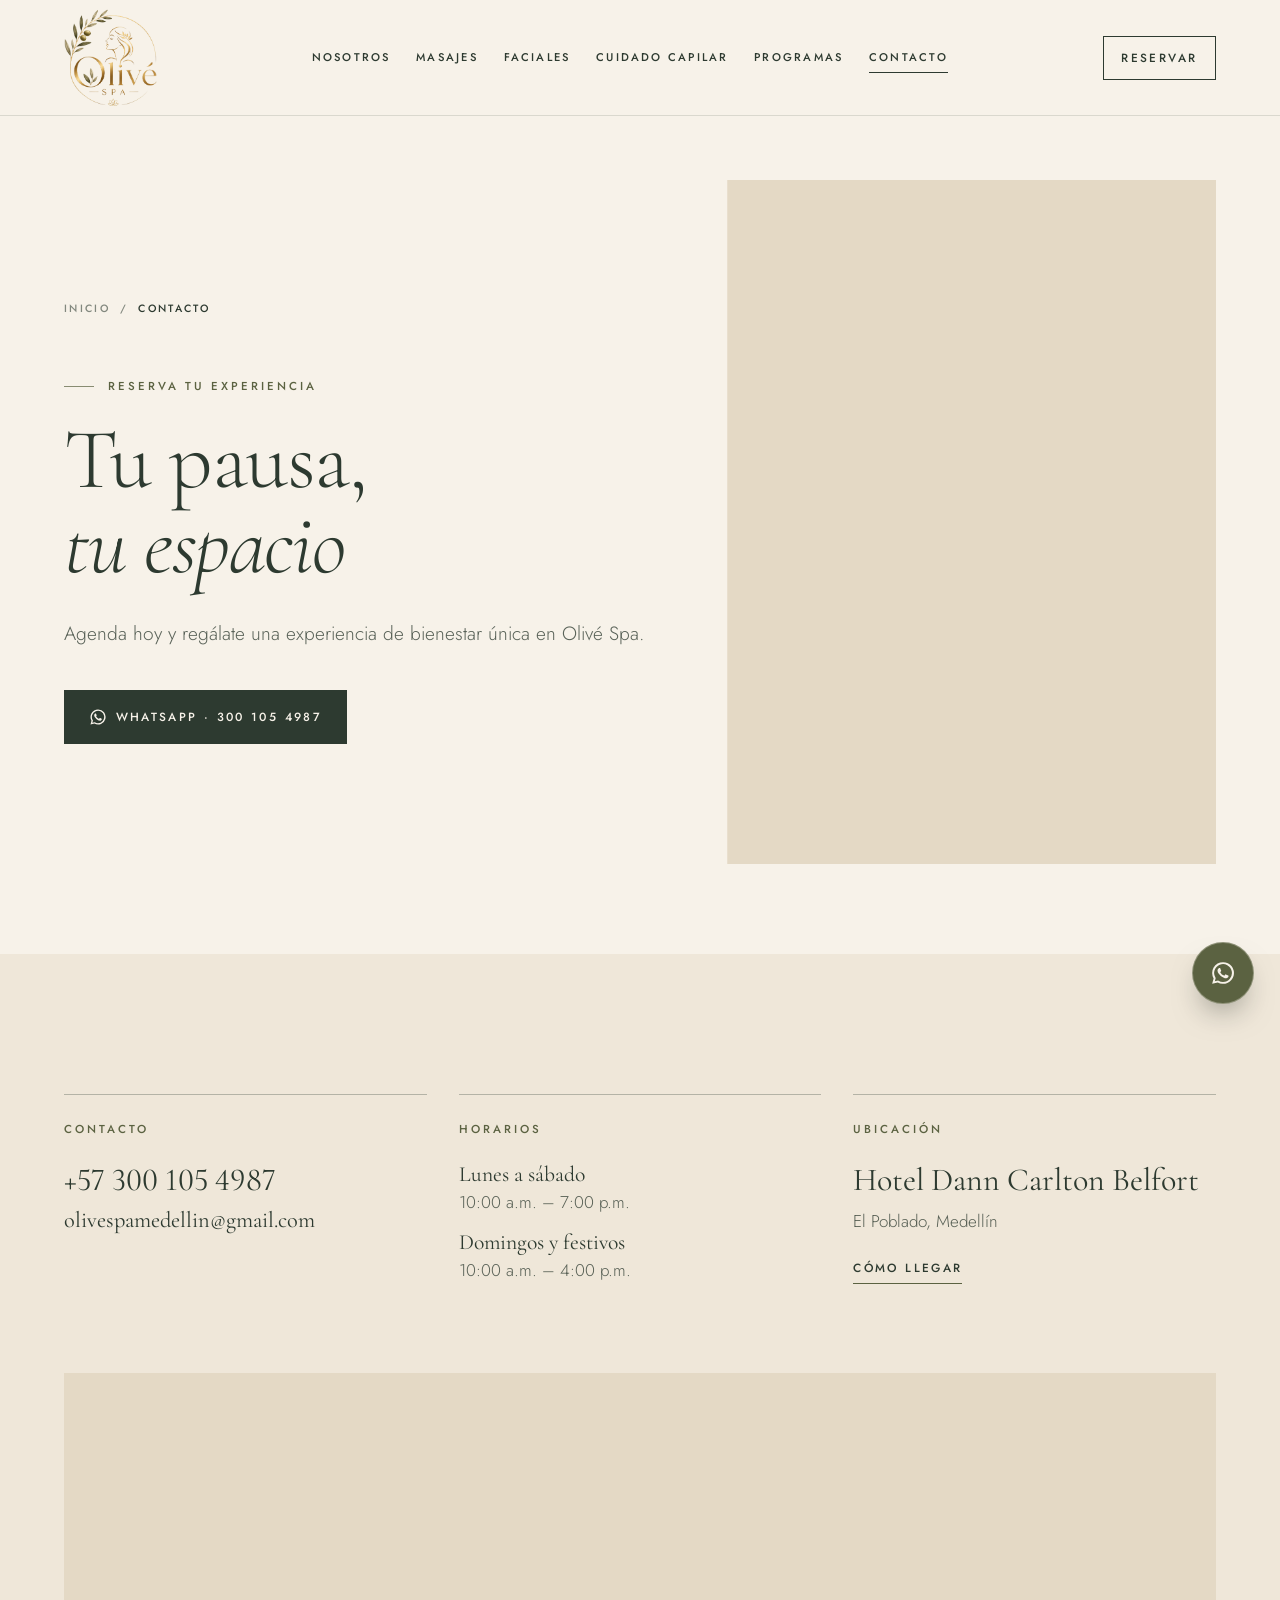
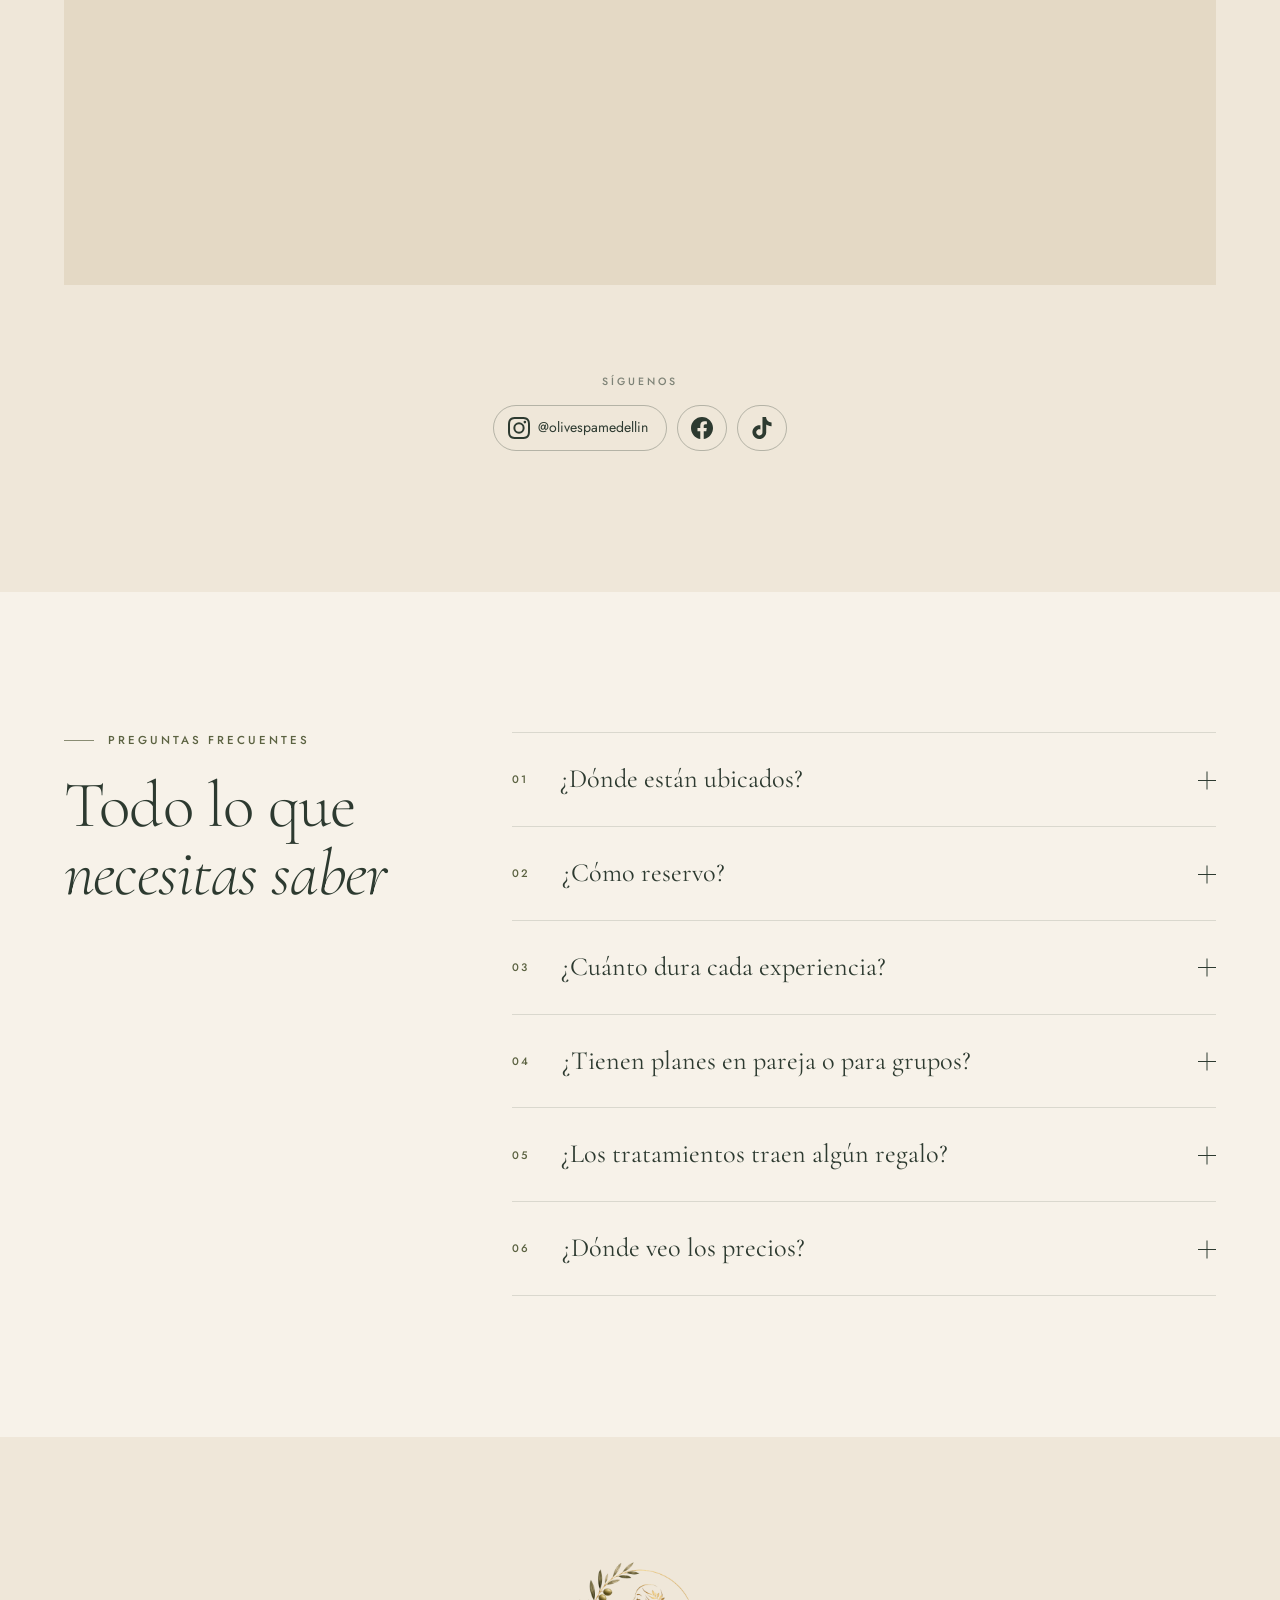
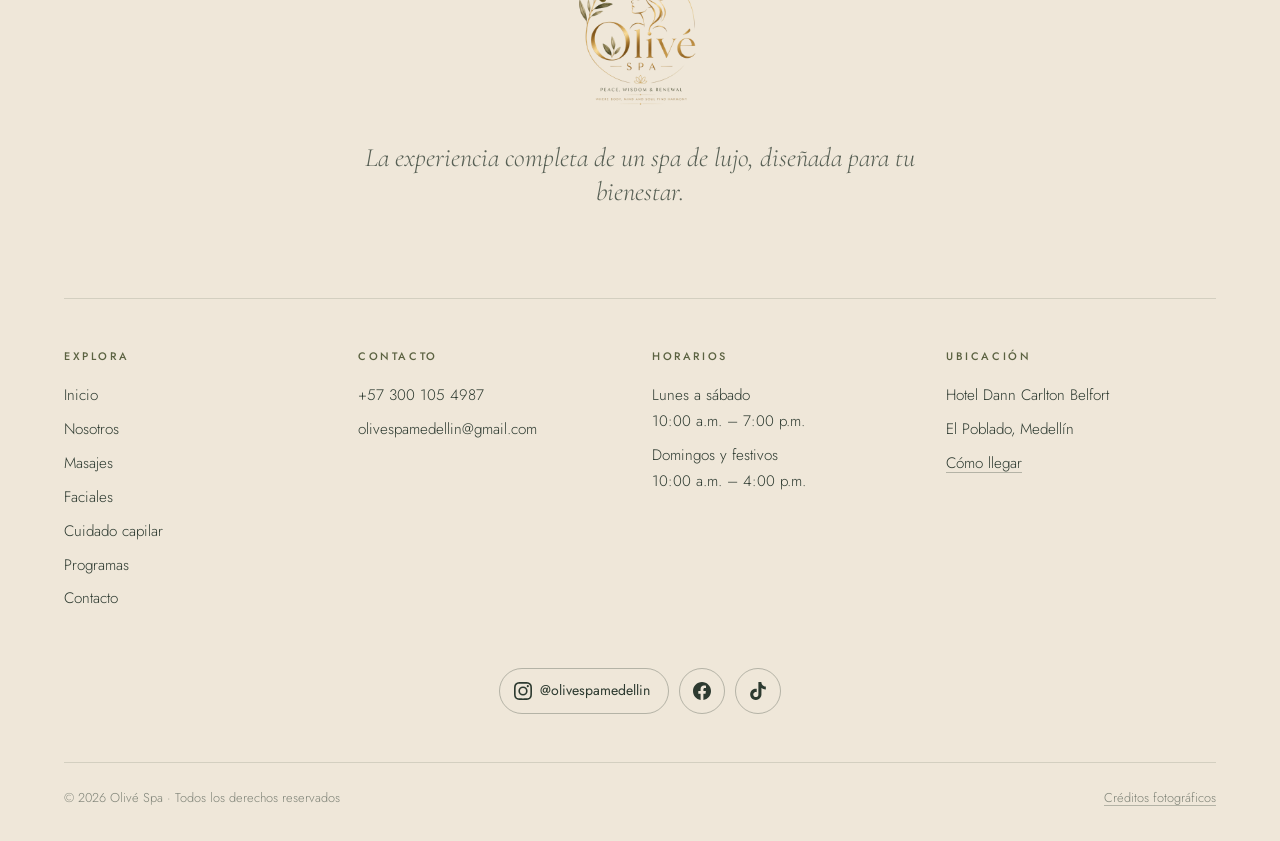
==== commit 604ec932: "Logo arriba junto al menú y spa ubicado en El Poblado - El logo va arriba (versión sin las frases pe" ====
--- a/contacto/index.html
+++ b/contacto/index.html
@@ -21,13 +21,13 @@
   <link rel="preconnect" href="https://fonts.gstatic.com" crossorigin />
   <link rel="stylesheet" href="https://fonts.googleapis.com/css2?family=Cormorant+Garamond:ital,wght@0,300;0,400;0,500;1,300;1,400&family=Jost:wght@300;400;500&display=swap" />
   <link rel="preload" as="image" href="../assets/img/ritual-velas.jpg" fetchpriority="high" />
-  <link rel="stylesheet" href="../styles.css?v=2026110701" />
+  <link rel="stylesheet" href="../styles.css?v=2026110702" />
 </head>
 <body class="pagina-contacto">
   <a class="saltar" href="#contenido">Saltar al contenido</a>
   <header class="cabecera" data-cabecera>
     <div class="cabecera-barra">
-      <a class="marca" href="../"><span class="marca-nombre">Olivé Spa</span></a>
+      <a class="marca marca-con-logo" href="../"><img class="marca-logo" src="../assets/brand/olive-spa-logo-cabecera.png" alt="Olivé Spa" width="285" height="300" decoding="async" /></a>
       <nav class="cabecera-menu" aria-label="Principal">
         <a href="../nosotros/">Nosotros</a>
         <a href="../masajes/">Masajes</a>
@@ -45,7 +45,7 @@
   </header>
   <div class="menu-movil" id="menu-movil" data-menu inert aria-label="Menú">
     <div class="menu-movil-cabeza">
-      <a class="marca" href="../"><span class="marca-nombre">Olivé Spa</span></a>
+      <a class="marca marca-con-logo" href="../"><img class="marca-logo" src="../assets/brand/olive-spa-logo-cabecera.png" alt="Olivé Spa" width="285" height="300" decoding="async" /></a>
       <button class="menu-cerrar" type="button" data-menu-cerrar>Cerrar</button>
     </div>
     <nav class="menu-movil-enlaces">
@@ -92,11 +92,11 @@
             <div class="contacto-bloque reveal">
           <h2 class="etiqueta">Ubicación</h2>
           <p class="contacto-dato">Hotel Dann Carlton Belfort</p>
-          <p class="texto">Medellín, Colombia</p>
-          <a class="enlace" href="https://www.google.com/maps/search/?api=1&amp;query=Hotel%20Dann%20Carlton%20Belfort%2C%20Medell%C3%ADn%2C%20Colombia" target="_blank" rel="noopener">Cómo llegar</a>
+          <p class="texto">El Poblado, Medellín</p>
+          <a class="enlace" href="https://www.google.com/maps/search/?api=1&amp;query=Hotel%20Dann%20Carlton%20Belfort%2C%20El%20Poblado%2C%20Medell%C3%ADn" target="_blank" rel="noopener">Cómo llegar</a>
         </div>
         </div>
-        <div class="mapa reveal"><iframe title="Hotel Dann Carlton Belfort, Medellín, Colombia" src="https://maps.google.com/maps?q=Hotel%20Dann%20Carlton%20Belfort%2C%20Medell%C3%ADn%2C%20Colombia&amp;z=16&amp;output=embed" loading="lazy" referrerpolicy="no-referrer-when-downgrade" allowfullscreen></iframe></div>
+        <div class="mapa reveal"><iframe title="Hotel Dann Carlton Belfort, El Poblado, Medellín" src="https://maps.google.com/maps?q=Hotel%20Dann%20Carlton%20Belfort%2C%20El%20Poblado%2C%20Medell%C3%ADn&amp;z=16&amp;output=embed" loading="lazy" referrerpolicy="no-referrer-when-downgrade" allowfullscreen></iframe></div>
         <div class="redes redes-grandes reveal"><p class="redes-titulo">Síguenos</p><a class="red red-usuario" href="https://www.instagram.com/olivespamedellin/" target="_blank" rel="noopener" aria-label="Instagram de Olivé Spa: @olivespamedellin"><svg viewBox="0 0 24 24" width="22" height="22" aria-hidden="true"><path fill="currentColor" d="M12 2.2c3.2 0 3.6 0 4.85.07 1.17.05 1.8.25 2.23.41.56.22.96.48 1.38.9.42.42.68.82.9 1.38.16.42.36 1.06.41 2.23.06 1.26.07 1.64.07 4.85s0 3.6-.07 4.85c-.05 1.17-.25 1.8-.41 2.23-.22.56-.48.96-.9 1.38-.42.42-.82.68-1.38.9-.42.16-1.06.36-2.23.41-1.26.06-1.64.07-4.85.07s-3.6 0-4.85-.07c-1.17-.05-1.8-.25-2.23-.41a3.72 3.72 0 0 1-1.38-.9 3.72 3.72 0 0 1-.9-1.38c-.16-.42-.36-1.06-.41-2.23C2.2 15.6 2.2 15.2 2.2 12s0-3.6.07-4.85c.05-1.17.25-1.8.41-2.23.22-.56.48-.96.9-1.38.42-.42.82-.68 1.38-.9.42-.16 1.06-.36 2.23-.41C8.4 2.2 8.8 2.2 12 2.2m0-2.2C8.74 0 8.33 0 7.05.07 5.78.13 4.9.33 4.14.63a5.9 5.9 0 0 0-2.13 1.38A5.9 5.9 0 0 0 .63 4.14C.33 4.9.13 5.78.07 7.05 0 8.33 0 8.74 0 12s0 3.67.07 4.95c.06 1.27.26 2.15.56 2.91.31.79.72 1.46 1.38 2.13a5.9 5.9 0 0 0 2.13 1.38c.76.3 1.64.5 2.91.56C8.33 24 8.74 24 12 24s3.67 0 4.95-.07c1.27-.06 2.15-.26 2.91-.56a5.9 5.9 0 0 0 2.13-1.38 5.9 5.9 0 0 0 1.38-2.13c.3-.76.5-1.64.56-2.91.07-1.28.07-1.69.07-4.95s0-3.67-.07-4.95c-.06-1.27-.26-2.15-.56-2.91a5.9 5.9 0 0 0-1.38-2.13A5.9 5.9 0 0 0 19.86.63c-.76-.3-1.64-.5-2.91-.56C15.67 0 15.26 0 12 0Zm0 5.84A6.16 6.16 0 1 0 18.16 12 6.16 6.16 0 0 0 12 5.84Zm0 10.15A4 4 0 1 1 16 12a4 4 0 0 1-4 4Zm7.85-10.4a1.44 1.44 0 1 1-1.44-1.44 1.44 1.44 0 0 1 1.44 1.44Z"/></svg><span>@olivespamedellin</span></a><a class="red" href="https://www.facebook.com/share/18Qb4jLNsf/" target="_blank" rel="noopener" aria-label="Facebook de Olivé Spa"><svg viewBox="0 0 24 24" width="22" height="22" aria-hidden="true"><path fill="currentColor" d="M24 12.07C24 5.4 18.63 0 12 0S0 5.4 0 12.07C0 18.1 4.39 23.09 10.13 24v-8.44H7.08v-3.49h3.05V9.41c0-3.02 1.79-4.7 4.53-4.7 1.31 0 2.68.24 2.68.24v2.97h-1.51c-1.49 0-1.95.93-1.95 1.89v2.26h3.32l-.53 3.49h-2.79V24C19.61 23.09 24 18.1 24 12.07Z"/></svg></a><a class="red" href="https://www.tiktok.com/@olivespamedellin" target="_blank" rel="noopener" aria-label="TikTok de Olivé Spa"><svg viewBox="0 0 24 24" width="22" height="22" aria-hidden="true"><path fill="currentColor" d="M12.53.02C13.84 0 15.14.01 16.44 0c.08 1.53.63 3.09 1.75 4.17 1.12 1.11 2.7 1.62 4.24 1.79v4.03c-1.44-.05-2.89-.35-4.2-.97-.57-.26-1.1-.59-1.62-.93-.01 2.92.01 5.84-.02 8.75-.08 1.4-.54 2.79-1.35 3.94-1.31 1.92-3.58 3.17-5.91 3.21-1.43.08-2.86-.31-4.08-1.03-2.02-1.19-3.44-3.37-3.65-5.71-.02-.5-.03-1-.01-1.49.18-1.9 1.12-3.72 2.58-4.96 1.66-1.44 3.98-2.13 6.15-1.72.02 1.48-.04 2.96-.04 4.44-.99-.32-2.15-.23-3.02.37-.63.41-1.11 1.04-1.36 1.75-.21.51-.15 1.07-.14 1.61.24 1.64 1.82 3.02 3.5 2.87 1.12-.01 2.19-.66 2.77-1.61.19-.33.4-.67.41-1.06.1-1.79.06-3.57.07-5.36.01-4.03-.01-8.05.02-12.07z"/></svg></a></div>
       </div>
     </section>
@@ -110,7 +110,7 @@
         <div class="preguntas-lista">
           <details class="pregunta reveal" name="preguntas">
         <summary><span class="pregunta-num">01</span><span class="pregunta-texto">¿Dónde están ubicados?</span><span class="pregunta-signo" aria-hidden="true"></span></summary>
-        <div class="pregunta-respuesta"><p>Te esperamos en nuestras instalaciones en el Hotel Dann Carlton Belfort, en Medellín.</p></div>
+        <div class="pregunta-respuesta"><p>Te esperamos en nuestras instalaciones en el Hotel Dann Carlton Belfort, en El Poblado (Medellín).</p></div>
       </details>
           <details class="pregunta reveal" name="preguntas">
         <summary><span class="pregunta-num">02</span><span class="pregunta-texto">¿Cómo reservo?</span><span class="pregunta-signo" aria-hidden="true"></span></summary>
@@ -168,7 +168,7 @@
         </div>
         <div class="pie-columna">
           <h2>Ubicación</h2>
-          <ul><li>Hotel Dann Carlton Belfort</li><li>Medellín, Colombia</li><li><a class="enlace-linea" href="https://www.google.com/maps/search/?api=1&amp;query=Hotel%20Dann%20Carlton%20Belfort%2C%20Medell%C3%ADn%2C%20Colombia" target="_blank" rel="noopener">Cómo llegar</a></li></ul>
+          <ul><li>Hotel Dann Carlton Belfort</li><li>El Poblado, Medellín</li><li><a class="enlace-linea" href="https://www.google.com/maps/search/?api=1&amp;query=Hotel%20Dann%20Carlton%20Belfort%2C%20El%20Poblado%2C%20Medell%C3%ADn" target="_blank" rel="noopener">Cómo llegar</a></li></ul>
         </div>
       </div>
       <div class="redes pie-redes"><a class="red red-usuario" href="https://www.instagram.com/olivespamedellin/" target="_blank" rel="noopener" aria-label="Instagram de Olivé Spa: @olivespamedellin"><svg viewBox="0 0 24 24" width="18" height="18" aria-hidden="true"><path fill="currentColor" d="M12 2.2c3.2 0 3.6 0 4.85.07 1.17.05 1.8.25 2.23.41.56.22.96.48 1.38.9.42.42.68.82.9 1.38.16.42.36 1.06.41 2.23.06 1.26.07 1.64.07 4.85s0 3.6-.07 4.85c-.05 1.17-.25 1.8-.41 2.23-.22.56-.48.96-.9 1.38-.42.42-.82.68-1.38.9-.42.16-1.06.36-2.23.41-1.26.06-1.64.07-4.85.07s-3.6 0-4.85-.07c-1.17-.05-1.8-.25-2.23-.41a3.72 3.72 0 0 1-1.38-.9 3.72 3.72 0 0 1-.9-1.38c-.16-.42-.36-1.06-.41-2.23C2.2 15.6 2.2 15.2 2.2 12s0-3.6.07-4.85c.05-1.17.25-1.8.41-2.23.22-.56.48-.96.9-1.38.42-.42.82-.68 1.38-.9.42-.16 1.06-.36 2.23-.41C8.4 2.2 8.8 2.2 12 2.2m0-2.2C8.74 0 8.33 0 7.05.07 5.78.13 4.9.33 4.14.63a5.9 5.9 0 0 0-2.13 1.38A5.9 5.9 0 0 0 .63 4.14C.33 4.9.13 5.78.07 7.05 0 8.33 0 8.74 0 12s0 3.67.07 4.95c.06 1.27.26 2.15.56 2.91.31.79.72 1.46 1.38 2.13a5.9 5.9 0 0 0 2.13 1.38c.76.3 1.64.5 2.91.56C8.33 24 8.74 24 12 24s3.67 0 4.95-.07c1.27-.06 2.15-.26 2.91-.56a5.9 5.9 0 0 0 2.13-1.38 5.9 5.9 0 0 0 1.38-2.13c.3-.76.5-1.64.56-2.91.07-1.28.07-1.69.07-4.95s0-3.67-.07-4.95c-.06-1.27-.26-2.15-.56-2.91a5.9 5.9 0 0 0-1.38-2.13A5.9 5.9 0 0 0 19.86.63c-.76-.3-1.64-.5-2.91-.56C15.67 0 15.26 0 12 0Zm0 5.84A6.16 6.16 0 1 0 18.16 12 6.16 6.16 0 0 0 12 5.84Zm0 10.15A4 4 0 1 1 16 12a4 4 0 0 1-4 4Zm7.85-10.4a1.44 1.44 0 1 1-1.44-1.44 1.44 1.44 0 0 1 1.44 1.44Z"/></svg><span>@olivespamedellin</span></a><a class="red" href="https://www.facebook.com/share/18Qb4jLNsf/" target="_blank" rel="noopener" aria-label="Facebook de Olivé Spa"><svg viewBox="0 0 24 24" width="18" height="18" aria-hidden="true"><path fill="currentColor" d="M24 12.07C24 5.4 18.63 0 12 0S0 5.4 0 12.07C0 18.1 4.39 23.09 10.13 24v-8.44H7.08v-3.49h3.05V9.41c0-3.02 1.79-4.7 4.53-4.7 1.31 0 2.68.24 2.68.24v2.97h-1.51c-1.49 0-1.95.93-1.95 1.89v2.26h3.32l-.53 3.49h-2.79V24C19.61 23.09 24 18.1 24 12.07Z"/></svg></a><a class="red" href="https://www.tiktok.com/@olivespamedellin" target="_blank" rel="noopener" aria-label="TikTok de Olivé Spa"><svg viewBox="0 0 24 24" width="18" height="18" aria-hidden="true"><path fill="currentColor" d="M12.53.02C13.84 0 15.14.01 16.44 0c.08 1.53.63 3.09 1.75 4.17 1.12 1.11 2.7 1.62 4.24 1.79v4.03c-1.44-.05-2.89-.35-4.2-.97-.57-.26-1.1-.59-1.62-.93-.01 2.92.01 5.84-.02 8.75-.08 1.4-.54 2.79-1.35 3.94-1.31 1.92-3.58 3.17-5.91 3.21-1.43.08-2.86-.31-4.08-1.03-2.02-1.19-3.44-3.37-3.65-5.71-.02-.5-.03-1-.01-1.49.18-1.9 1.12-3.72 2.58-4.96 1.66-1.44 3.98-2.13 6.15-1.72.02 1.48-.04 2.96-.04 4.44-.99-.32-2.15-.23-3.02.37-.63.41-1.11 1.04-1.36 1.75-.21.51-.15 1.07-.14 1.61.24 1.64 1.82 3.02 3.5 2.87 1.12-.01 2.19-.66 2.77-1.61.19-.33.4-.67.41-1.06.1-1.79.06-3.57.07-5.36.01-4.03-.01-8.05.02-12.07z"/></svg></a></div>
@@ -185,6 +185,6 @@
   <script defer src="../lib/gsap.min.js"></script>
   <script defer src="../lib/ScrollTrigger.min.js"></script>
   <script defer src="../lib/lenis.min.js"></script>
-  <script defer src="../main.js?v=2026110701"></script>
+  <script defer src="../main.js?v=2026110702"></script>
 </body>
 </html>
--- a/styles.css
+++ b/styles.css
@@ -44,7 +44,10 @@
   --ease-suave: cubic-bezier(0.65, 0, 0.35, 1);
   --gutter: clamp(20px, 5vw, 64px);
   --ancho: 1320px;
-  --cabecera-h: 76px;
+  --cabecera-h: 116px;
+  --cabecera-h-solida: 76px;
+  --logo-h: 98px;
+  --logo-h-solida: 60px;
   --aviso-h: 0px;
   --seccion: clamp(88px, 11vw, 160px);
 }
@@ -340,6 +343,19 @@
   white-space: nowrap;
 }
 .marca-lema { margin-top: 0.45em; font-size: 0.6rem; font-weight: 400; letter-spacing: 0.3em; text-transform: uppercase; opacity: 0.72; }
+/* Logo arriba: grande sobre la portada, un poco más pequeño al bajar */
+.marca-logo {
+  display: block;
+  width: auto;
+  height: var(--logo-h, 70px);
+  transition: height 0.5s var(--ease), filter 0.5s var(--ease);
+}
+.cabecera-barra { transition: height 0.5s var(--ease); }
+.cabecera.solida .cabecera-barra { height: var(--cabecera-h-solida, 72px); }
+.cabecera.solida .marca-logo { height: var(--logo-h-solida, 54px); }
+/* Sobre la foto de la portada el dorado se aclara y lleva sombra, para que se lea */
+.con-portada-oscura .cabecera:not(.solida) .marca-logo { filter: brightness(1.45) saturate(1.1) drop-shadow(0 2px 14px rgba(10, 14, 11, 0.7)); }
+.menu-movil .marca-logo { height: var(--logo-h-solida, 54px); filter: brightness(1.3); }
 .cabecera-menu { display: none; }
 .cabecera-menu a {
   position: relative;
@@ -396,6 +412,9 @@
 .cabecera-abrir-lineas span:last-child { bottom: 0; transform-origin: 100% 50%; transform: scaleX(0.62); }
 .cabecera-abrir:hover .cabecera-abrir-lineas span:last-child { transform: scaleX(1); }
 
+@media (max-width: 899px) {
+  :root { --cabecera-h: 92px; --cabecera-h-solida: 68px; --logo-h: 78px; --logo-h-solida: 54px; }
+}
 @media (max-width: 599px) {
   .boton-cabecera { display: none; }
   .marca-nombre { font-size: 1.32rem; }
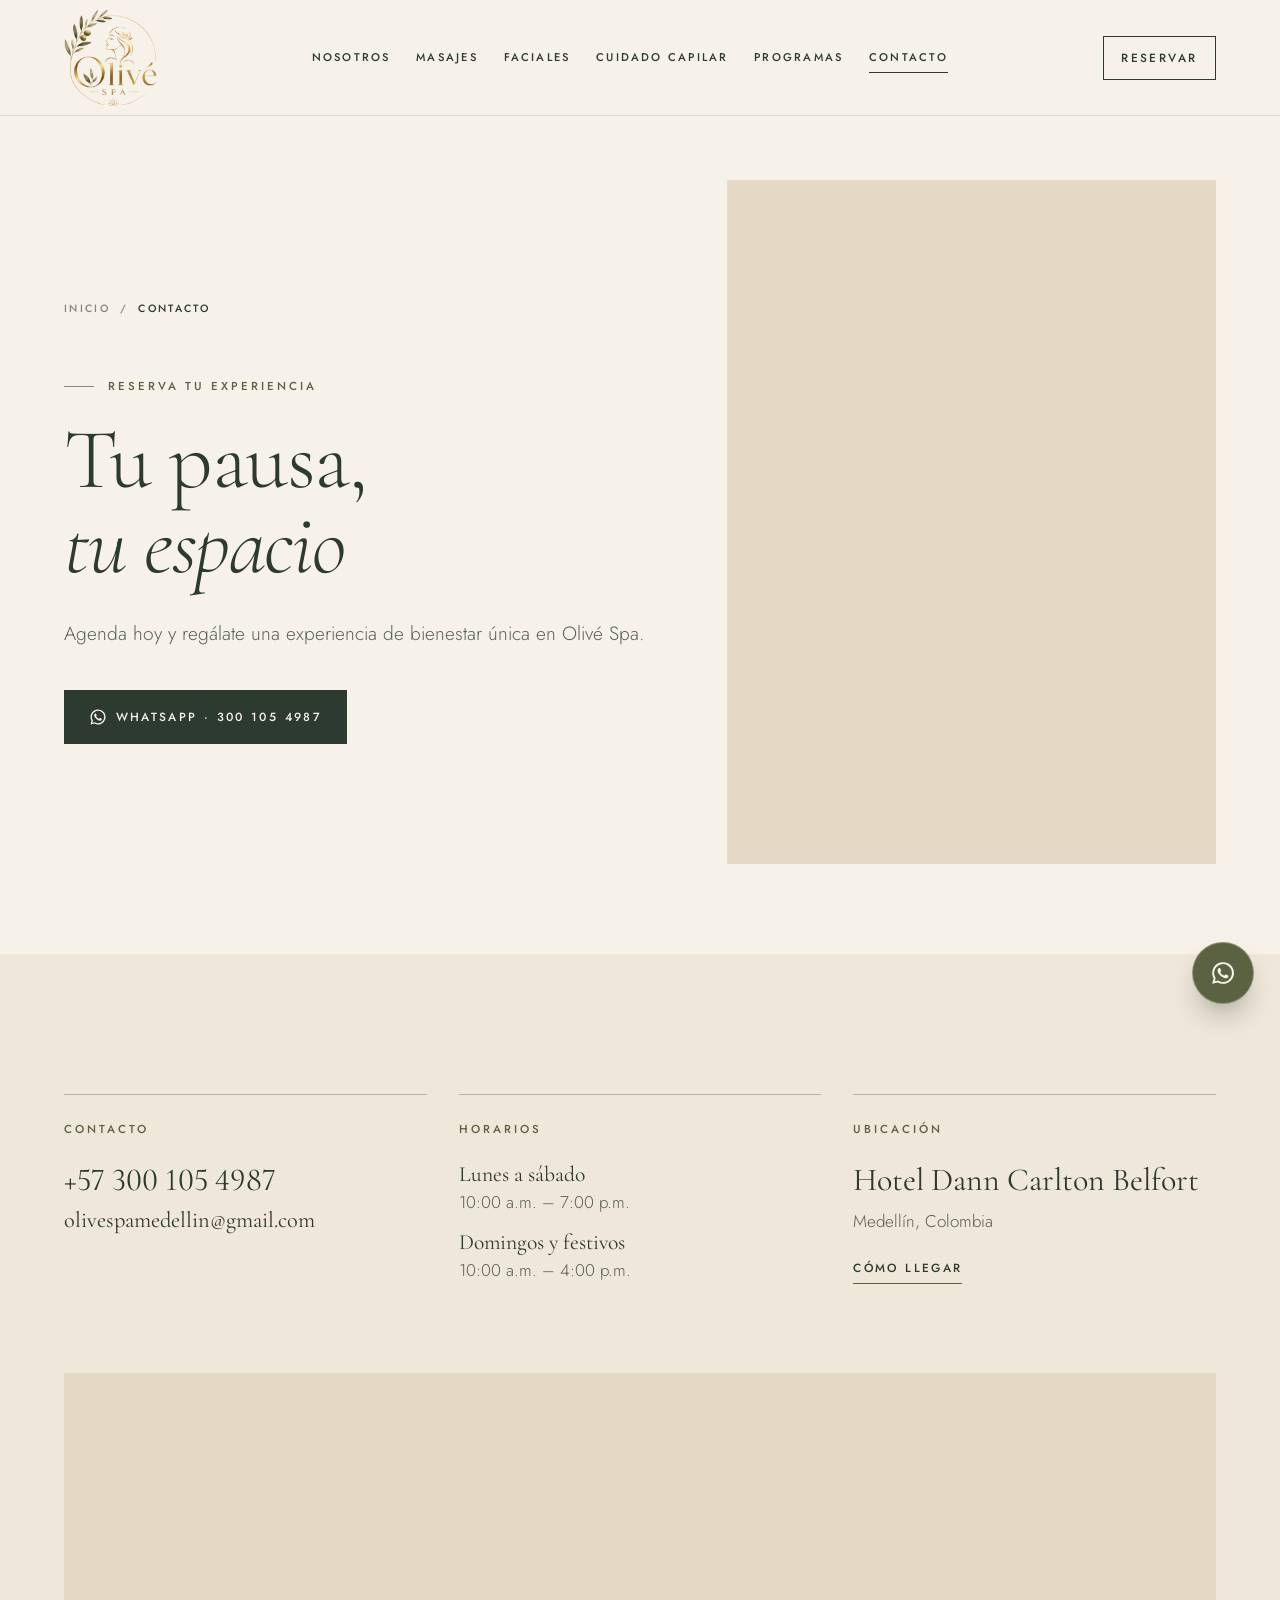
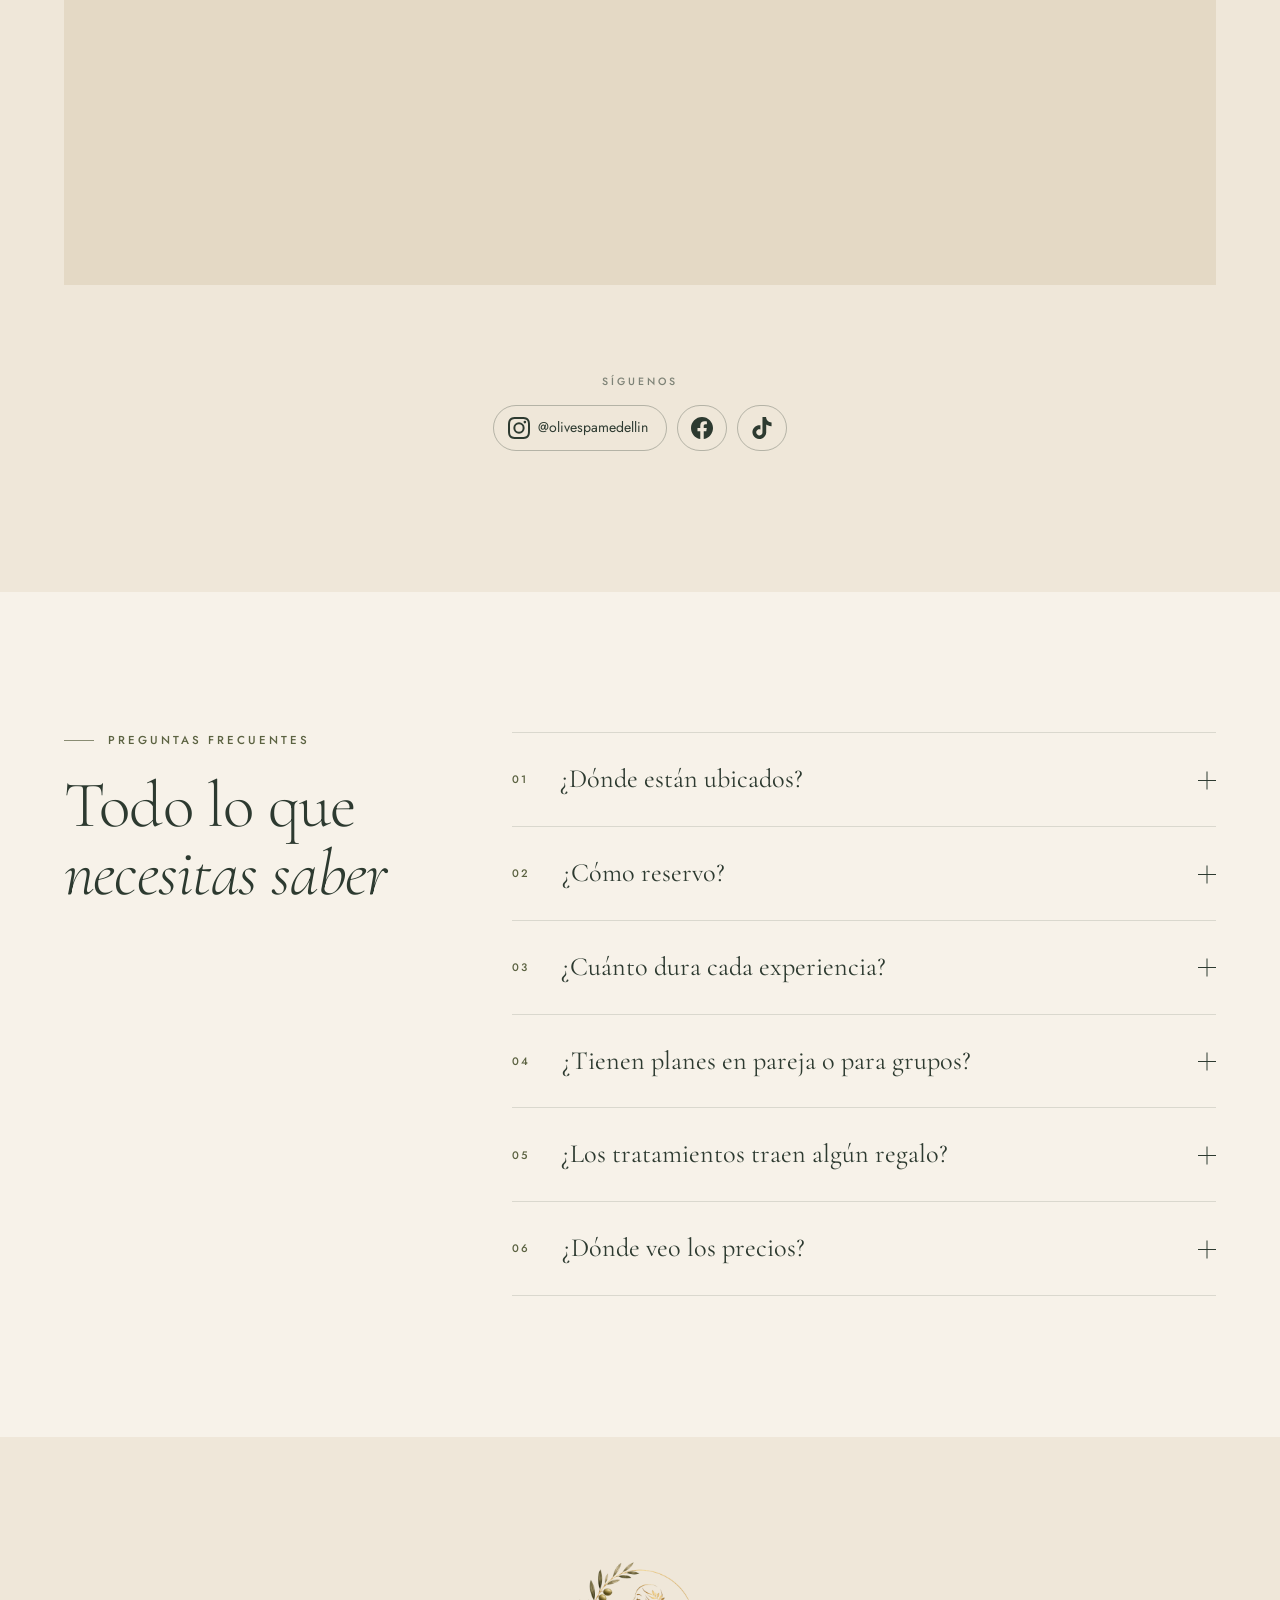
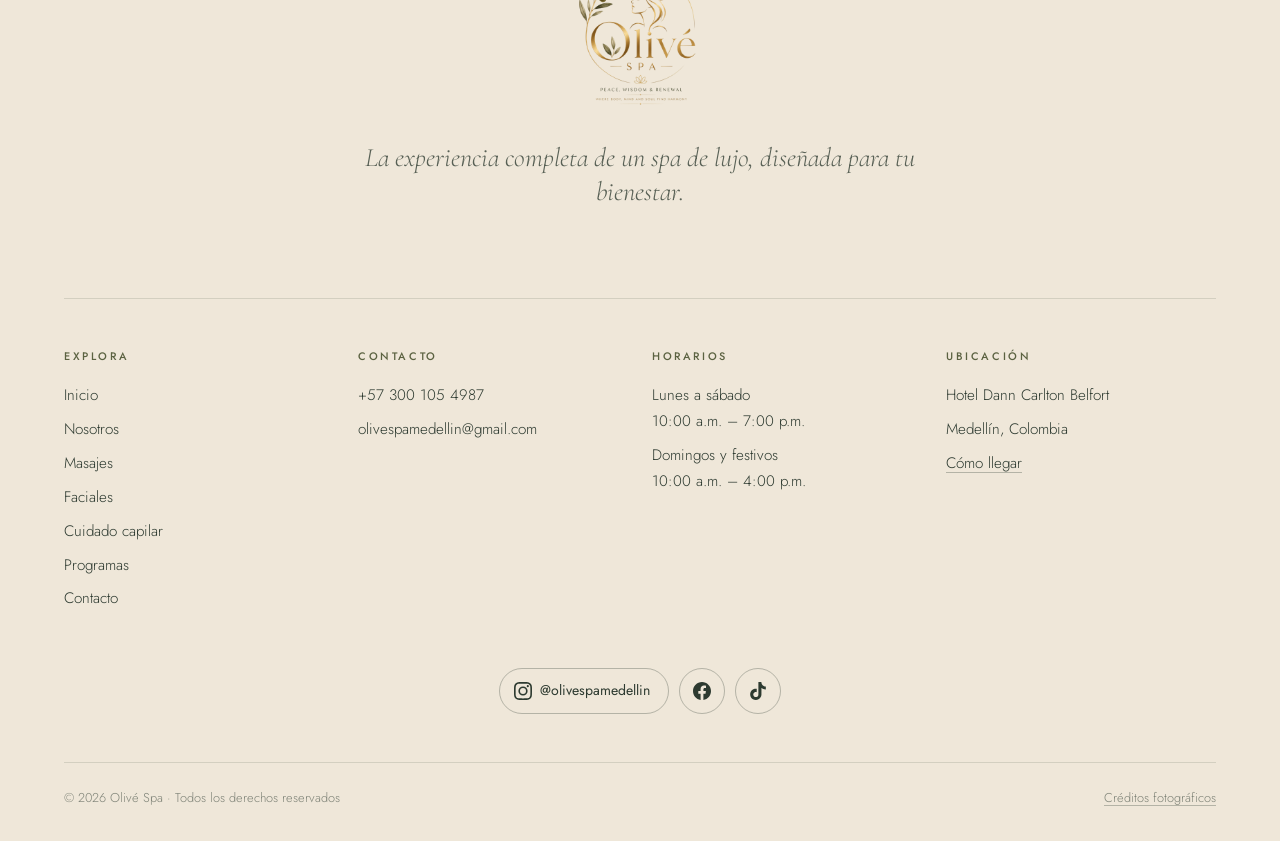
==== commit 8c24a8a6: "Quita «El Poblado» de la página La portada queda en «Vive la relajación.». La dirección, la pregunta" ====
--- a/contacto/index.html
+++ b/contacto/index.html
@@ -92,11 +92,11 @@
             <div class="contacto-bloque reveal">
           <h2 class="etiqueta">Ubicación</h2>
           <p class="contacto-dato">Hotel Dann Carlton Belfort</p>
-          <p class="texto">El Poblado, Medellín</p>
-          <a class="enlace" href="https://www.google.com/maps/search/?api=1&amp;query=Hotel%20Dann%20Carlton%20Belfort%2C%20El%20Poblado%2C%20Medell%C3%ADn" target="_blank" rel="noopener">Cómo llegar</a>
+          <p class="texto">Medellín, Colombia</p>
+          <a class="enlace" href="https://www.google.com/maps/search/?api=1&amp;query=Hotel%20Dann%20Carlton%20Belfort%2C%20Medell%C3%ADn%2C%20Colombia" target="_blank" rel="noopener">Cómo llegar</a>
         </div>
         </div>
-        <div class="mapa reveal"><iframe title="Hotel Dann Carlton Belfort, El Poblado, Medellín" src="https://maps.google.com/maps?q=Hotel%20Dann%20Carlton%20Belfort%2C%20El%20Poblado%2C%20Medell%C3%ADn&amp;z=16&amp;output=embed" loading="lazy" referrerpolicy="no-referrer-when-downgrade" allowfullscreen></iframe></div>
+        <div class="mapa reveal"><iframe title="Hotel Dann Carlton Belfort, Medellín, Colombia" src="https://maps.google.com/maps?q=Hotel%20Dann%20Carlton%20Belfort%2C%20Medell%C3%ADn%2C%20Colombia&amp;z=16&amp;output=embed" loading="lazy" referrerpolicy="no-referrer-when-downgrade" allowfullscreen></iframe></div>
         <div class="redes redes-grandes reveal"><p class="redes-titulo">Síguenos</p><a class="red red-usuario" href="https://www.instagram.com/olivespamedellin/" target="_blank" rel="noopener" aria-label="Instagram de Olivé Spa: @olivespamedellin"><svg viewBox="0 0 24 24" width="22" height="22" aria-hidden="true"><path fill="currentColor" d="M12 2.2c3.2 0 3.6 0 4.85.07 1.17.05 1.8.25 2.23.41.56.22.96.48 1.38.9.42.42.68.82.9 1.38.16.42.36 1.06.41 2.23.06 1.26.07 1.64.07 4.85s0 3.6-.07 4.85c-.05 1.17-.25 1.8-.41 2.23-.22.56-.48.96-.9 1.38-.42.42-.82.68-1.38.9-.42.16-1.06.36-2.23.41-1.26.06-1.64.07-4.85.07s-3.6 0-4.85-.07c-1.17-.05-1.8-.25-2.23-.41a3.72 3.72 0 0 1-1.38-.9 3.72 3.72 0 0 1-.9-1.38c-.16-.42-.36-1.06-.41-2.23C2.2 15.6 2.2 15.2 2.2 12s0-3.6.07-4.85c.05-1.17.25-1.8.41-2.23.22-.56.48-.96.9-1.38.42-.42.82-.68 1.38-.9.42-.16 1.06-.36 2.23-.41C8.4 2.2 8.8 2.2 12 2.2m0-2.2C8.74 0 8.33 0 7.05.07 5.78.13 4.9.33 4.14.63a5.9 5.9 0 0 0-2.13 1.38A5.9 5.9 0 0 0 .63 4.14C.33 4.9.13 5.78.07 7.05 0 8.33 0 8.74 0 12s0 3.67.07 4.95c.06 1.27.26 2.15.56 2.91.31.79.72 1.46 1.38 2.13a5.9 5.9 0 0 0 2.13 1.38c.76.3 1.64.5 2.91.56C8.33 24 8.74 24 12 24s3.67 0 4.95-.07c1.27-.06 2.15-.26 2.91-.56a5.9 5.9 0 0 0 2.13-1.38 5.9 5.9 0 0 0 1.38-2.13c.3-.76.5-1.64.56-2.91.07-1.28.07-1.69.07-4.95s0-3.67-.07-4.95c-.06-1.27-.26-2.15-.56-2.91a5.9 5.9 0 0 0-1.38-2.13A5.9 5.9 0 0 0 19.86.63c-.76-.3-1.64-.5-2.91-.56C15.67 0 15.26 0 12 0Zm0 5.84A6.16 6.16 0 1 0 18.16 12 6.16 6.16 0 0 0 12 5.84Zm0 10.15A4 4 0 1 1 16 12a4 4 0 0 1-4 4Zm7.85-10.4a1.44 1.44 0 1 1-1.44-1.44 1.44 1.44 0 0 1 1.44 1.44Z"/></svg><span>@olivespamedellin</span></a><a class="red" href="https://www.facebook.com/share/18Qb4jLNsf/" target="_blank" rel="noopener" aria-label="Facebook de Olivé Spa"><svg viewBox="0 0 24 24" width="22" height="22" aria-hidden="true"><path fill="currentColor" d="M24 12.07C24 5.4 18.63 0 12 0S0 5.4 0 12.07C0 18.1 4.39 23.09 10.13 24v-8.44H7.08v-3.49h3.05V9.41c0-3.02 1.79-4.7 4.53-4.7 1.31 0 2.68.24 2.68.24v2.97h-1.51c-1.49 0-1.95.93-1.95 1.89v2.26h3.32l-.53 3.49h-2.79V24C19.61 23.09 24 18.1 24 12.07Z"/></svg></a><a class="red" href="https://www.tiktok.com/@olivespamedellin" target="_blank" rel="noopener" aria-label="TikTok de Olivé Spa"><svg viewBox="0 0 24 24" width="22" height="22" aria-hidden="true"><path fill="currentColor" d="M12.53.02C13.84 0 15.14.01 16.44 0c.08 1.53.63 3.09 1.75 4.17 1.12 1.11 2.7 1.62 4.24 1.79v4.03c-1.44-.05-2.89-.35-4.2-.97-.57-.26-1.1-.59-1.62-.93-.01 2.92.01 5.84-.02 8.75-.08 1.4-.54 2.79-1.35 3.94-1.31 1.92-3.58 3.17-5.91 3.21-1.43.08-2.86-.31-4.08-1.03-2.02-1.19-3.44-3.37-3.65-5.71-.02-.5-.03-1-.01-1.49.18-1.9 1.12-3.72 2.58-4.96 1.66-1.44 3.98-2.13 6.15-1.72.02 1.48-.04 2.96-.04 4.44-.99-.32-2.15-.23-3.02.37-.63.41-1.11 1.04-1.36 1.75-.21.51-.15 1.07-.14 1.61.24 1.64 1.82 3.02 3.5 2.87 1.12-.01 2.19-.66 2.77-1.61.19-.33.4-.67.41-1.06.1-1.79.06-3.57.07-5.36.01-4.03-.01-8.05.02-12.07z"/></svg></a></div>
       </div>
     </section>
@@ -110,7 +110,7 @@
         <div class="preguntas-lista">
           <details class="pregunta reveal" name="preguntas">
         <summary><span class="pregunta-num">01</span><span class="pregunta-texto">¿Dónde están ubicados?</span><span class="pregunta-signo" aria-hidden="true"></span></summary>
-        <div class="pregunta-respuesta"><p>Te esperamos en nuestras instalaciones en el Hotel Dann Carlton Belfort, en El Poblado (Medellín).</p></div>
+        <div class="pregunta-respuesta"><p>Te esperamos en nuestras instalaciones en el Hotel Dann Carlton Belfort, en Medellín.</p></div>
       </details>
           <details class="pregunta reveal" name="preguntas">
         <summary><span class="pregunta-num">02</span><span class="pregunta-texto">¿Cómo reservo?</span><span class="pregunta-signo" aria-hidden="true"></span></summary>
@@ -168,7 +168,7 @@
         </div>
         <div class="pie-columna">
           <h2>Ubicación</h2>
-          <ul><li>Hotel Dann Carlton Belfort</li><li>El Poblado, Medellín</li><li><a class="enlace-linea" href="https://www.google.com/maps/search/?api=1&amp;query=Hotel%20Dann%20Carlton%20Belfort%2C%20El%20Poblado%2C%20Medell%C3%ADn" target="_blank" rel="noopener">Cómo llegar</a></li></ul>
+          <ul><li>Hotel Dann Carlton Belfort</li><li>Medellín, Colombia</li><li><a class="enlace-linea" href="https://www.google.com/maps/search/?api=1&amp;query=Hotel%20Dann%20Carlton%20Belfort%2C%20Medell%C3%ADn%2C%20Colombia" target="_blank" rel="noopener">Cómo llegar</a></li></ul>
         </div>
       </div>
       <div class="redes pie-redes"><a class="red red-usuario" href="https://www.instagram.com/olivespamedellin/" target="_blank" rel="noopener" aria-label="Instagram de Olivé Spa: @olivespamedellin"><svg viewBox="0 0 24 24" width="18" height="18" aria-hidden="true"><path fill="currentColor" d="M12 2.2c3.2 0 3.6 0 4.85.07 1.17.05 1.8.25 2.23.41.56.22.96.48 1.38.9.42.42.68.82.9 1.38.16.42.36 1.06.41 2.23.06 1.26.07 1.64.07 4.85s0 3.6-.07 4.85c-.05 1.17-.25 1.8-.41 2.23-.22.56-.48.96-.9 1.38-.42.42-.82.68-1.38.9-.42.16-1.06.36-2.23.41-1.26.06-1.64.07-4.85.07s-3.6 0-4.85-.07c-1.17-.05-1.8-.25-2.23-.41a3.72 3.72 0 0 1-1.38-.9 3.72 3.72 0 0 1-.9-1.38c-.16-.42-.36-1.06-.41-2.23C2.2 15.6 2.2 15.2 2.2 12s0-3.6.07-4.85c.05-1.17.25-1.8.41-2.23.22-.56.48-.96.9-1.38.42-.42.82-.68 1.38-.9.42-.16 1.06-.36 2.23-.41C8.4 2.2 8.8 2.2 12 2.2m0-2.2C8.74 0 8.33 0 7.05.07 5.78.13 4.9.33 4.14.63a5.9 5.9 0 0 0-2.13 1.38A5.9 5.9 0 0 0 .63 4.14C.33 4.9.13 5.78.07 7.05 0 8.33 0 8.74 0 12s0 3.67.07 4.95c.06 1.27.26 2.15.56 2.91.31.79.72 1.46 1.38 2.13a5.9 5.9 0 0 0 2.13 1.38c.76.3 1.64.5 2.91.56C8.33 24 8.74 24 12 24s3.67 0 4.95-.07c1.27-.06 2.15-.26 2.91-.56a5.9 5.9 0 0 0 2.13-1.38 5.9 5.9 0 0 0 1.38-2.13c.3-.76.5-1.64.56-2.91.07-1.28.07-1.69.07-4.95s0-3.67-.07-4.95c-.06-1.27-.26-2.15-.56-2.91a5.9 5.9 0 0 0-1.38-2.13A5.9 5.9 0 0 0 19.86.63c-.76-.3-1.64-.5-2.91-.56C15.67 0 15.26 0 12 0Zm0 5.84A6.16 6.16 0 1 0 18.16 12 6.16 6.16 0 0 0 12 5.84Zm0 10.15A4 4 0 1 1 16 12a4 4 0 0 1-4 4Zm7.85-10.4a1.44 1.44 0 1 1-1.44-1.44 1.44 1.44 0 0 1 1.44 1.44Z"/></svg><span>@olivespamedellin</span></a><a class="red" href="https://www.facebook.com/share/18Qb4jLNsf/" target="_blank" rel="noopener" aria-label="Facebook de Olivé Spa"><svg viewBox="0 0 24 24" width="18" height="18" aria-hidden="true"><path fill="currentColor" d="M24 12.07C24 5.4 18.63 0 12 0S0 5.4 0 12.07C0 18.1 4.39 23.09 10.13 24v-8.44H7.08v-3.49h3.05V9.41c0-3.02 1.79-4.7 4.53-4.7 1.31 0 2.68.24 2.68.24v2.97h-1.51c-1.49 0-1.95.93-1.95 1.89v2.26h3.32l-.53 3.49h-2.79V24C19.61 23.09 24 18.1 24 12.07Z"/></svg></a><a class="red" href="https://www.tiktok.com/@olivespamedellin" target="_blank" rel="noopener" aria-label="TikTok de Olivé Spa"><svg viewBox="0 0 24 24" width="18" height="18" aria-hidden="true"><path fill="currentColor" d="M12.53.02C13.84 0 15.14.01 16.44 0c.08 1.53.63 3.09 1.75 4.17 1.12 1.11 2.7 1.62 4.24 1.79v4.03c-1.44-.05-2.89-.35-4.2-.97-.57-.26-1.1-.59-1.62-.93-.01 2.92.01 5.84-.02 8.75-.08 1.4-.54 2.79-1.35 3.94-1.31 1.92-3.58 3.17-5.91 3.21-1.43.08-2.86-.31-4.08-1.03-2.02-1.19-3.44-3.37-3.65-5.71-.02-.5-.03-1-.01-1.49.18-1.9 1.12-3.72 2.58-4.96 1.66-1.44 3.98-2.13 6.15-1.72.02 1.48-.04 2.96-.04 4.44-.99-.32-2.15-.23-3.02.37-.63.41-1.11 1.04-1.36 1.75-.21.51-.15 1.07-.14 1.61.24 1.64 1.82 3.02 3.5 2.87 1.12-.01 2.19-.66 2.77-1.61.19-.33.4-.67.41-1.06.1-1.79.06-3.57.07-5.36.01-4.03-.01-8.05.02-12.07z"/></svg></a></div>
